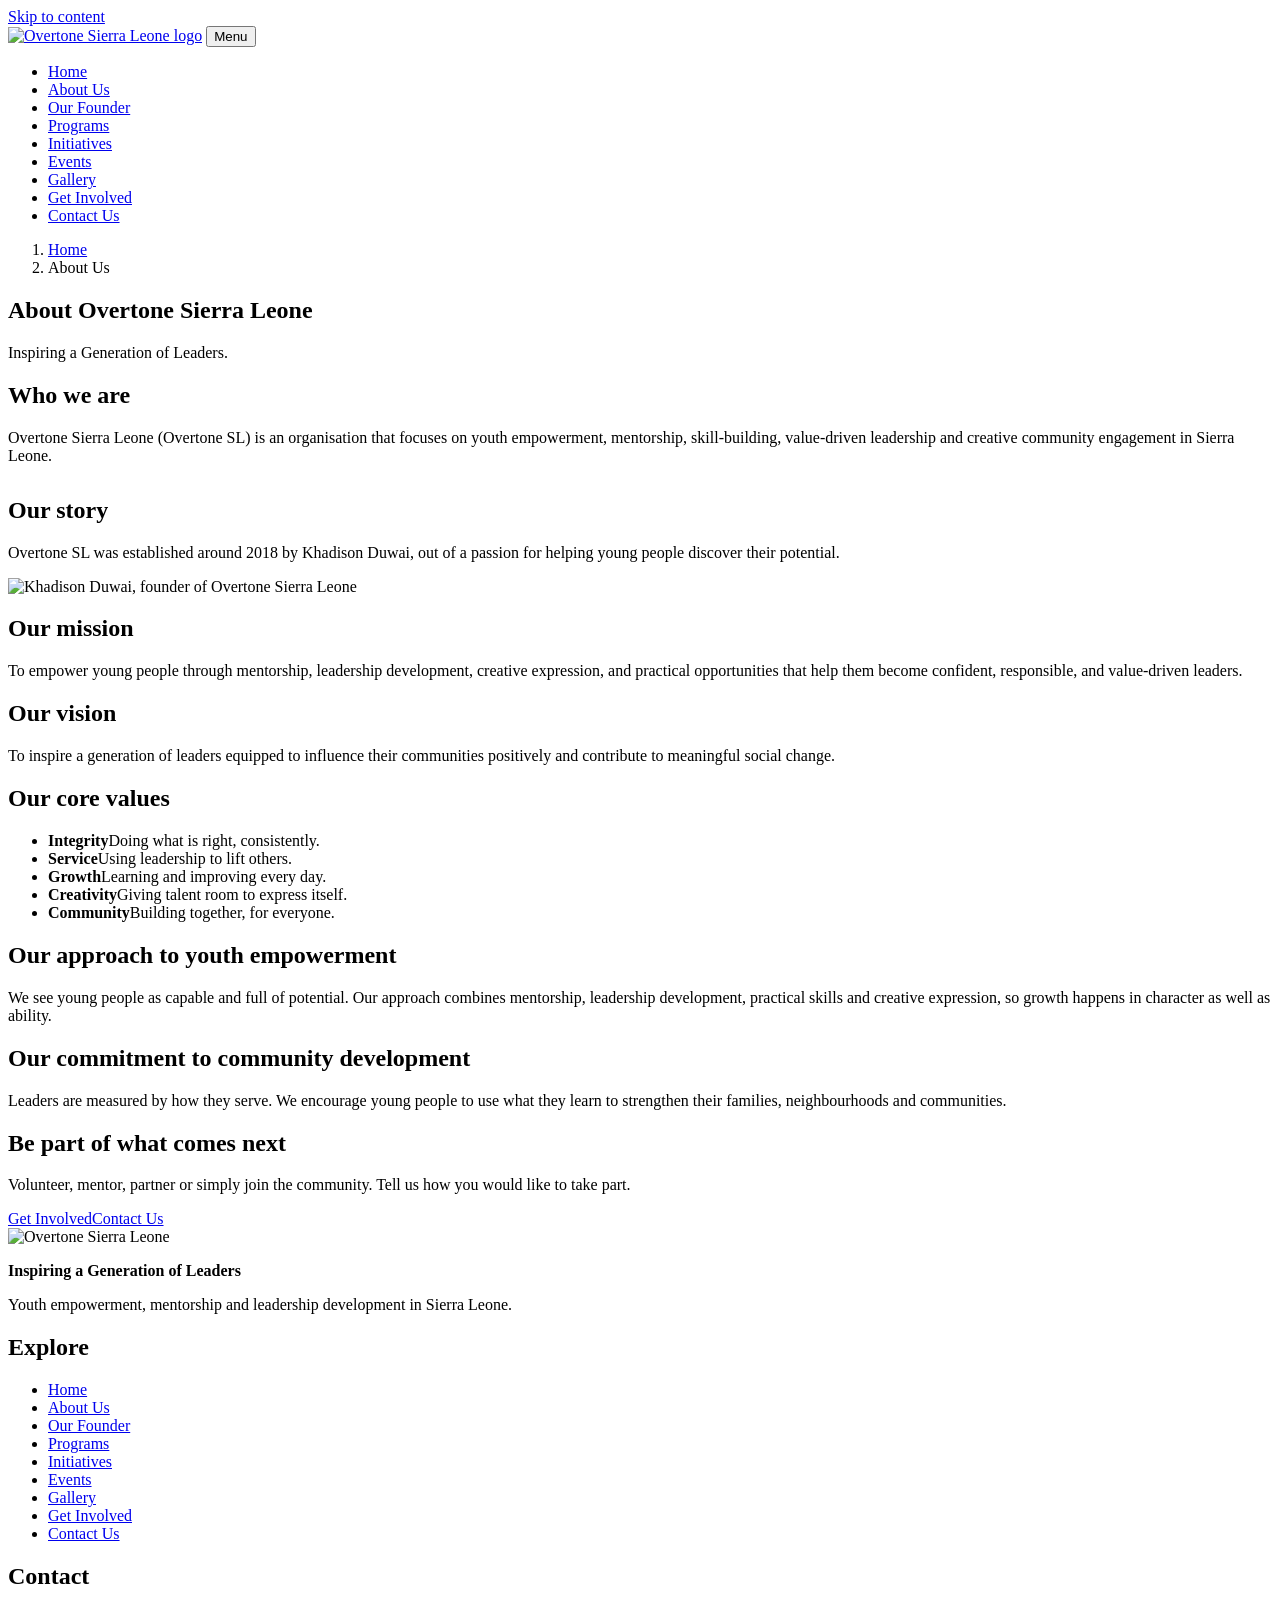
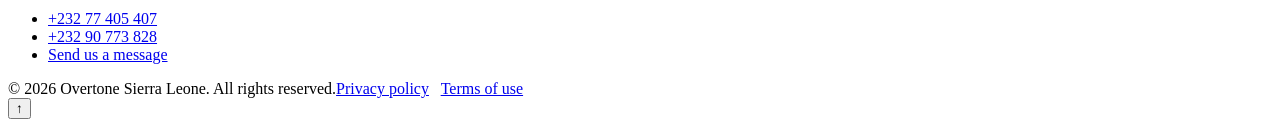
==== about.html @ a2ff3c3c "Add files via upload" ====
<!DOCTYPE html><html lang="en"><head><meta charset="utf-8"><meta name="viewport" content="width=device-width,initial-scale=1">
<title>About Overtone Sierra Leone | Mission, Vision and Values</title><meta name="description" content="Learn about Overtone Sierra Leone: our story, mission, vision, values and approach to youth empowerment and leadership development."><link rel="canonical" href="https://www.example.com/about.html">
<meta property="og:type" content="website"><meta property="og:site_name" content="Overtone Sierra Leone"><meta property="og:title" content="About Overtone Sierra Leone | Mission, Vision and Values"><meta property="og:description" content="Learn about Overtone Sierra Leone: our story, mission, vision, values and approach to youth empowerment and leadership development."><meta property="og:url" content="https://www.example.com/about.html"><meta property="og:image" content="https://www.example.com/assets/images/founder-khadison-duwai.jpg"><meta name="twitter:card" content="summary_large_image">
<link rel="icon" href="data:image/svg+xml,%3Csvg xmlns='http://www.w3.org/2000/svg' viewBox='0 0 32 32'%3E%3Ccircle cx='16' cy='16' r='11' fill='none' stroke='%231f5a14' stroke-width='6'/%3E%3C/svg%3E">
<link rel="preconnect" href="https://fonts.googleapis.com"><link rel="preconnect" href="https://fonts.gstatic.com" crossorigin>
<link rel="stylesheet" href="https://fonts.googleapis.com/css2?family=Bricolage+Grotesque:opsz,wght@12..96,600;12..96,800&family=Public+Sans:wght@400;600;700&display=swap">
<link rel="stylesheet" href="assets/css/style.css"><script type="application/ld+json">{"@context": "https://schema.org", "@type": "BreadcrumbList", "itemListElement": [{"@type": "ListItem", "position": 1, "name": "Home", "item": "https://www.example.com/"}, {"@type": "ListItem", "position": 2, "name": "About Us", "item": "https://www.example.com/about.html"}]}</script></head><body><a class="skip" href="#main">Skip to content</a><header class="site-header"><div class="wrap bar"><a class="brand" href="index.html" aria-label="Overtone Sierra Leone, home"><img src="assets/images/overtone-logo.png" alt="Overtone Sierra Leone logo" width="150" height="48"></a>
<button class="nav-toggle" aria-expanded="false" aria-controls="site-nav">Menu</button><nav class="nav" id="site-nav" aria-label="Main"><ul><li><a href="index.html">Home</a></li><li><a href="about.html" aria-current=page>About Us</a></li><li><a href="founder.html">Our Founder</a></li><li><a href="programs.html">Programs</a></li><li><a href="initiatives.html">Initiatives</a></li><li><a href="events.html">Events</a></li><li><a href="gallery.html">Gallery</a></li><li class=cta><a href="get-involved.html">Get Involved</a></li><li><a href="contact.html">Contact Us</a></li></ul></nav></div></header><main id="main"><section class="page-hero"><div class="wrap"><nav class="crumbs" aria-label="Breadcrumb"><ol><li><a href="index.html">Home</a></li><li aria-current="page">About Us</li></ol></nav><h1>About Overtone Sierra Leone</h1><p class="lead">Inspiring a Generation of Leaders.</p></div></section><section class="sec "><div class="wrap"><div class="split"><div><h2 id="who">Who we are</h2><p>Overtone Sierra Leone (Overtone SL) is an organisation that focuses on youth empowerment, mentorship, skill-building, value-driven leadership and creative community engagement in Sierra Leone.</p><h2 id="story" style="margin-top:2rem">Our story</h2><p>Overtone SL was established around 2018 by Khadison Duwai, out of a passion for helping young people discover their potential. <!-- CONFIRM: add verified milestones --></p></div><img class="photo" src="assets/images/founder-khadison-duwai.jpg" alt="Khadison Duwai, founder of Overtone Sierra Leone" width="800" height="1012"></div></div></section><section class="sec alt"><div class="wrap"><div class="grid"><div class="card" id="mission"><h2>Our mission</h2><p>To empower young people through mentorship, leadership development, creative expression, and practical opportunities that help them become confident, responsible, and value-driven leaders.</p></div><div class="card" id="vision"><h2>Our vision</h2><p>To inspire a generation of leaders equipped to influence their communities positively and contribute to meaningful social change.</p></div></div><!-- CONFIRM: mission and vision are proposed copy awaiting approval --></div></section><section class="sec "><div class="wrap"><h2>Our core values</h2><ul class="values"><li><strong>Integrity</strong>Doing what is right, consistently.</li><li><strong>Service</strong>Using leadership to lift others.</li><li><strong>Growth</strong>Learning and improving every day.</li><li><strong>Creativity</strong>Giving talent room to express itself.</li><li><strong>Community</strong>Building together, for everyone.</li></ul><!-- CONFIRM: values are proposed copy --></div></section><section class="sec alt"><div class="wrap"><div class="split"><div><h2 id="approach">Our approach to youth empowerment</h2><p>We see young people as capable and full of potential. Our approach combines mentorship, leadership development, practical skills and creative expression, so growth happens in character as well as ability.</p></div><div><h2 id="community">Our commitment to community development</h2><p>Leaders are measured by how they serve. We encourage young people to use what they learn to strengthen their families, neighbourhoods and communities.</p></div></div></div></section><section class="sec dark"><div class="wrap"><h2>Be part of what comes next</h2><p>Volunteer, mentor, partner or simply join the community. Tell us how you would like to take part.</p><div class="row"><a class="btn" href="get-involved.html">Get Involved</a><a class="btn ghost" href="contact.html">Contact Us</a></div></div></section></main><footer class="site-footer"><div class="wrap"><div class="fgrid"><div><img src="assets/images/overtone-logo.png" alt="Overtone Sierra Leone" width="150" height="48" loading="lazy"><p style="margin-top:1rem"><strong>Inspiring a Generation of Leaders</strong></p><p class="quiet">Youth empowerment, mentorship and leadership development in Sierra Leone.</p></div>
<div><h2>Explore</h2><ul><li><a href="index.html">Home</a></li><li><a href="about.html">About Us</a></li><li><a href="founder.html">Our Founder</a></li><li><a href="programs.html">Programs</a></li><li><a href="initiatives.html">Initiatives</a></li><li><a href="events.html">Events</a></li><li><a href="gallery.html">Gallery</a></li><li><a href="get-involved.html">Get Involved</a></li><li><a href="contact.html">Contact Us</a></li></ul></div><div><h2>Contact</h2><ul><li><a href="tel:+23277405407">+232 77 405 407</a></li><li><a href="tel:+23290773828">+232 90 773 828</a></li><li><a href="contact.html">Send us a message</a></li></ul><!-- TODO: add verified email, address and official social links here once confirmed --></div></div>
<div class="legal"><span>&copy; <span data-year>2026</span> Overtone Sierra Leone. All rights reserved.</span><span><a href="privacy.html">Privacy policy</a> &nbsp; <a href="terms.html">Terms of use</a></span></div></div></footer>
<button class="totop" aria-label="Back to top">&#8593;</button><script src="assets/js/main.js" defer></script></body></html>
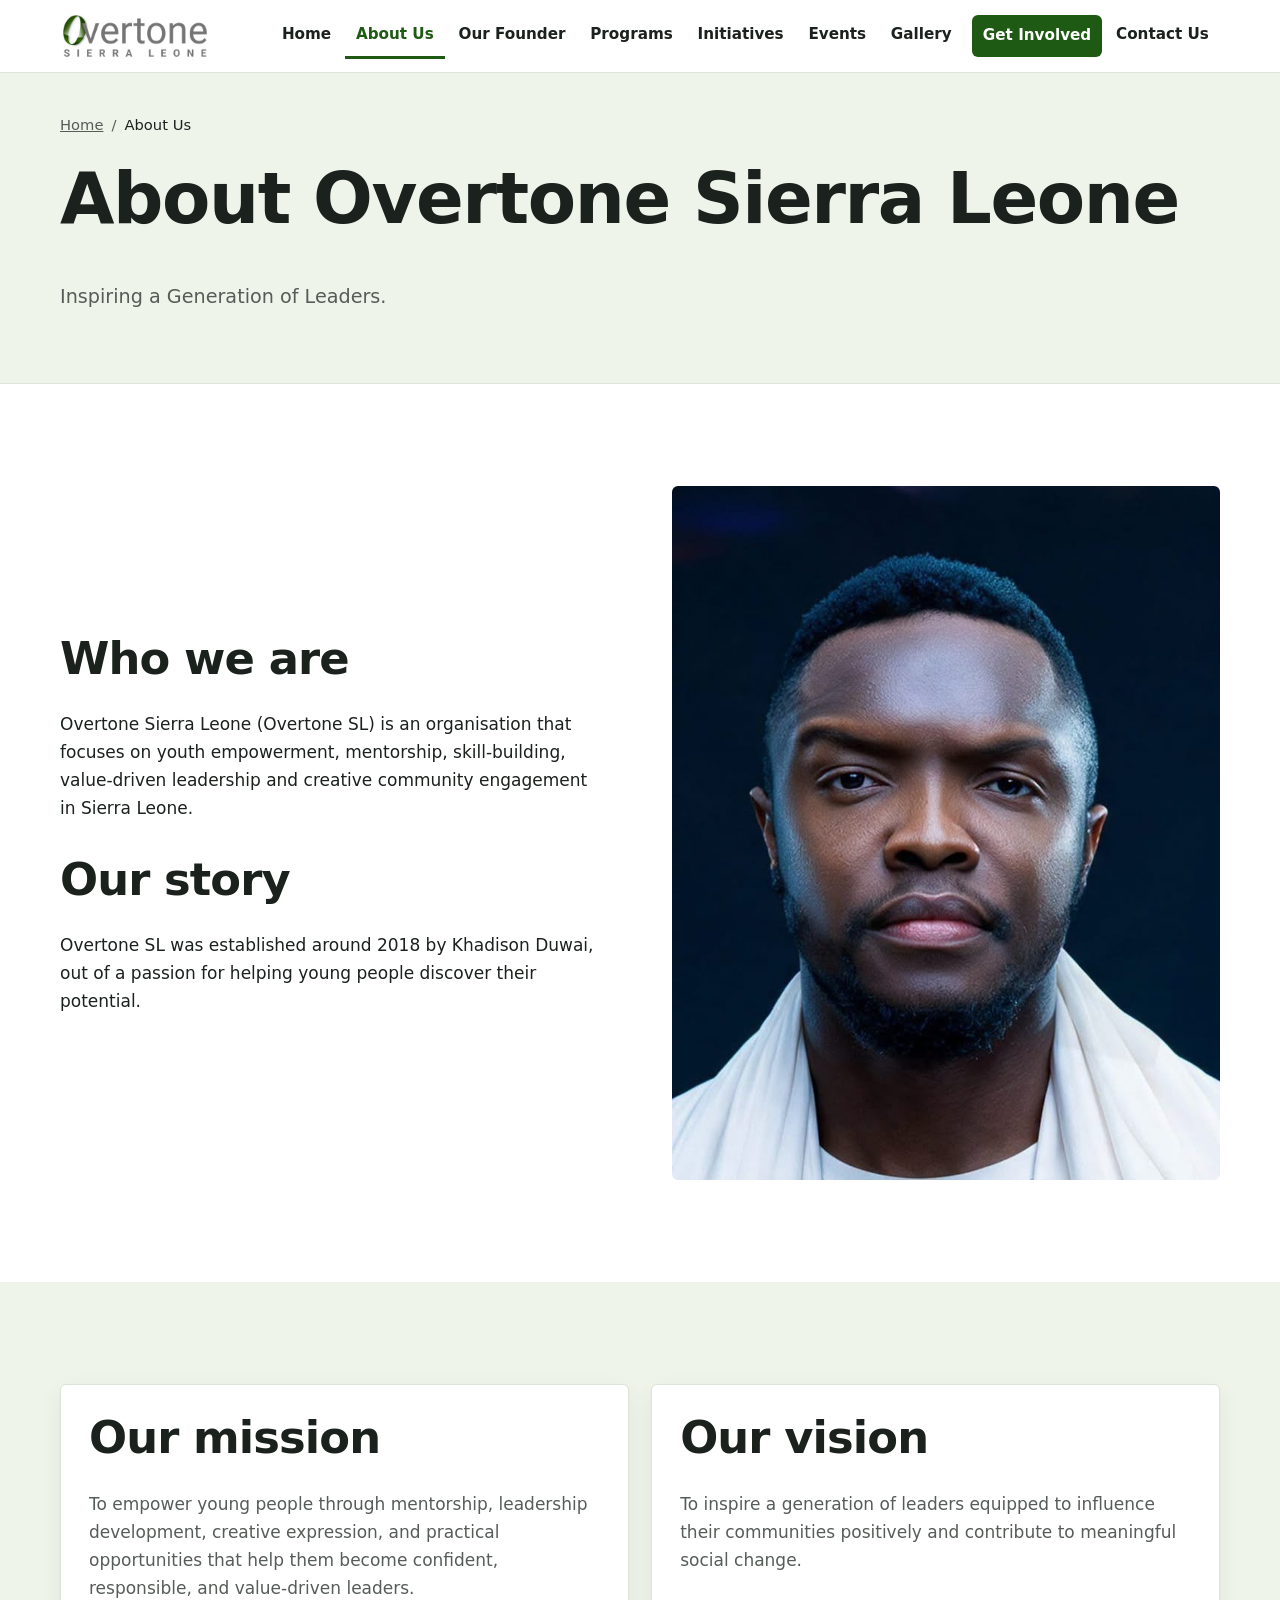
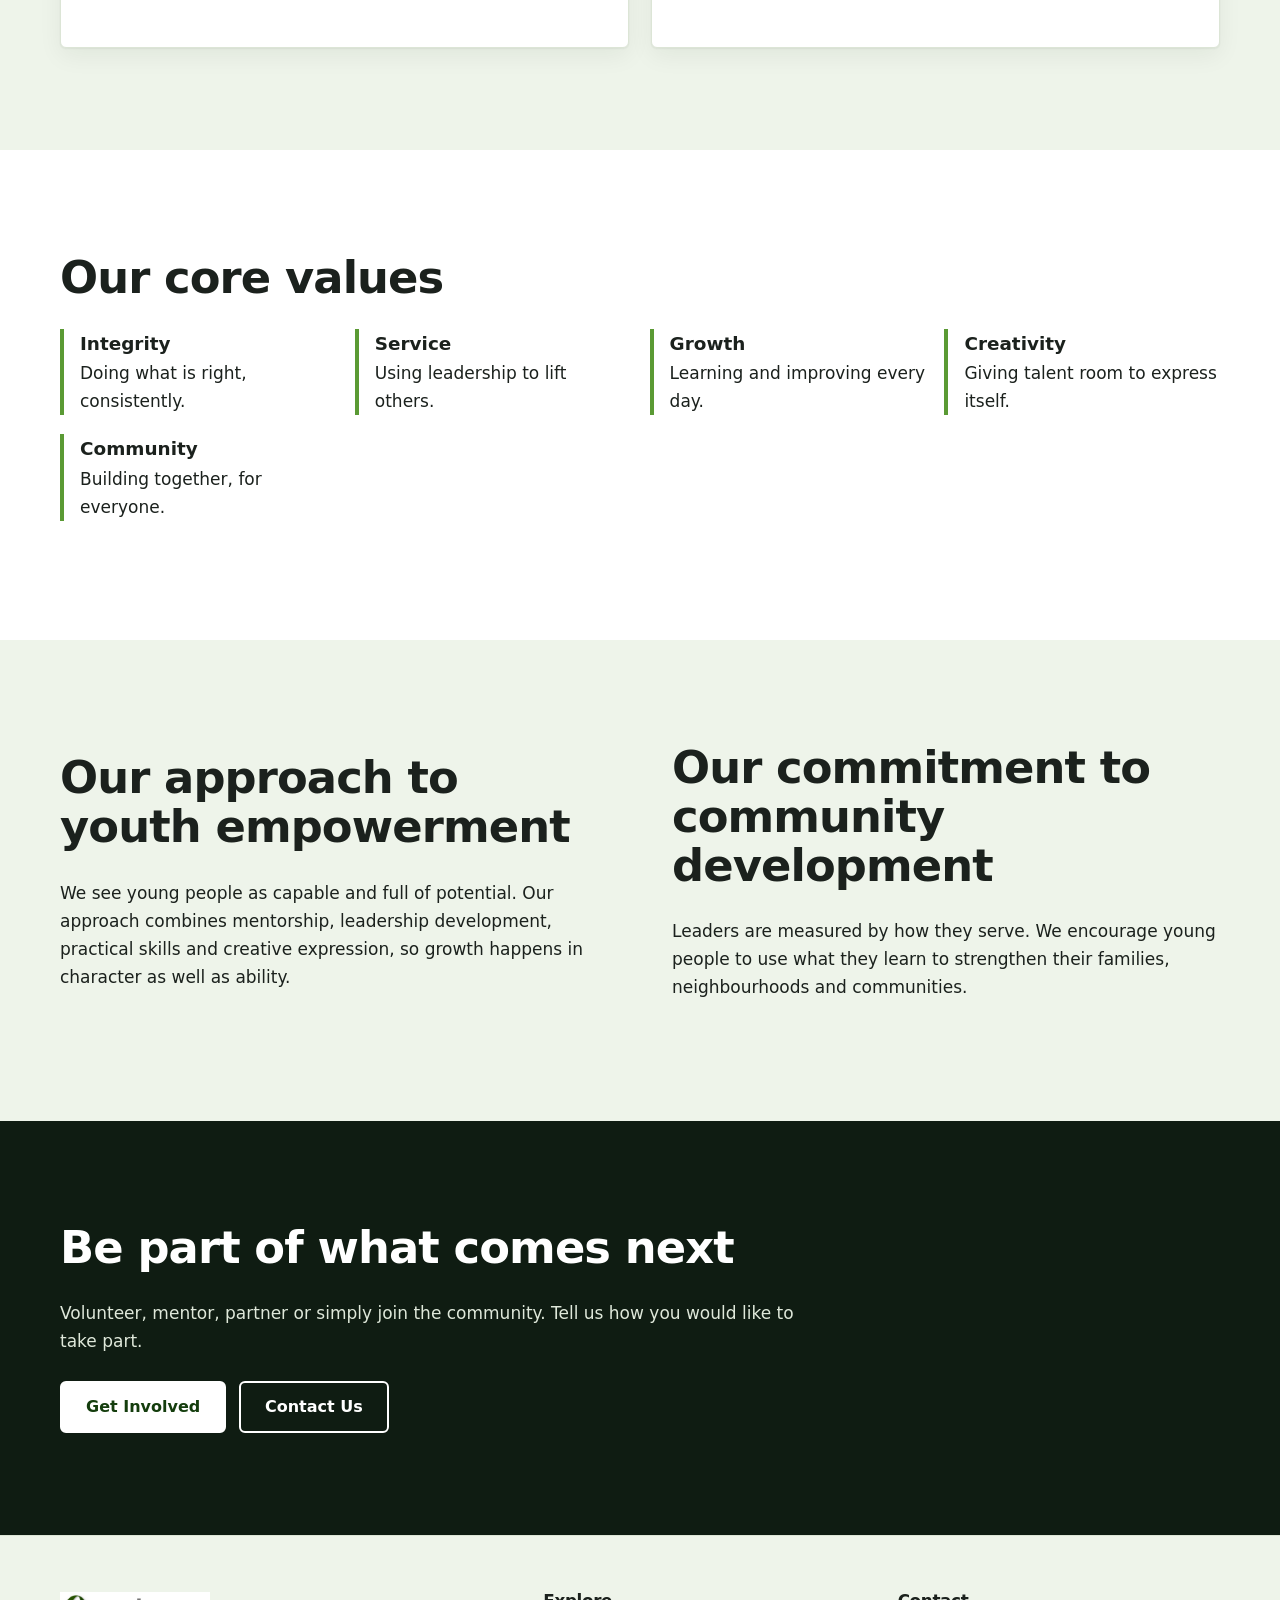
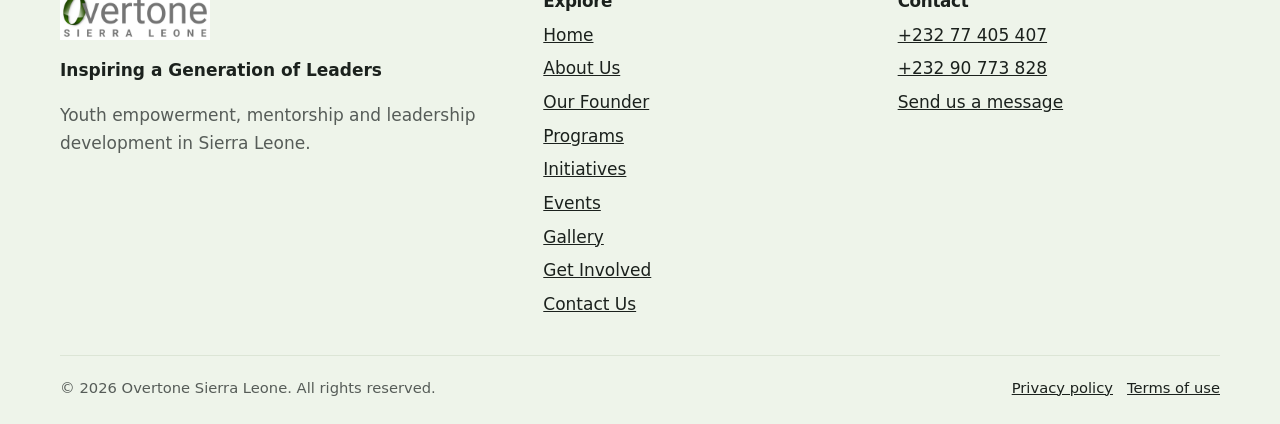
==== commit 8d85eb98: "Add files via upload" ====
--- a/about.html
+++ b/about.html
@@ -1,11 +1,11 @@
 <!DOCTYPE html><html lang="en"><head><meta charset="utf-8"><meta name="viewport" content="width=device-width,initial-scale=1">
 <title>About Overtone Sierra Leone | Mission, Vision and Values</title><meta name="description" content="Learn about Overtone Sierra Leone: our story, mission, vision, values and approach to youth empowerment and leadership development."><link rel="canonical" href="https://www.example.com/about.html">
-<meta property="og:type" content="website"><meta property="og:site_name" content="Overtone Sierra Leone"><meta property="og:title" content="About Overtone Sierra Leone | Mission, Vision and Values"><meta property="og:description" content="Learn about Overtone Sierra Leone: our story, mission, vision, values and approach to youth empowerment and leadership development."><meta property="og:url" content="https://www.example.com/about.html"><meta property="og:image" content="https://www.example.com/assets/images/founder-khadison-duwai.jpg"><meta name="twitter:card" content="summary_large_image">
+<meta property="og:type" content="website"><meta property="og:site_name" content="Overtone Sierra Leone"><meta property="og:title" content="About Overtone Sierra Leone | Mission, Vision and Values"><meta property="og:description" content="Learn about Overtone Sierra Leone: our story, mission, vision, values and approach to youth empowerment and leadership development."><meta property="og:url" content="https://www.example.com/about.html"><meta property="og:image" content="https://www.example.com/founder-khadison-duwai.jpg"><meta name="twitter:card" content="summary_large_image">
 <link rel="icon" href="data:image/svg+xml,%3Csvg xmlns='http://www.w3.org/2000/svg' viewBox='0 0 32 32'%3E%3Ccircle cx='16' cy='16' r='11' fill='none' stroke='%231f5a14' stroke-width='6'/%3E%3C/svg%3E">
 <link rel="preconnect" href="https://fonts.googleapis.com"><link rel="preconnect" href="https://fonts.gstatic.com" crossorigin>
 <link rel="stylesheet" href="https://fonts.googleapis.com/css2?family=Bricolage+Grotesque:opsz,wght@12..96,600;12..96,800&family=Public+Sans:wght@400;600;700&display=swap">
-<link rel="stylesheet" href="assets/css/style.css"><script type="application/ld+json">{"@context": "https://schema.org", "@type": "BreadcrumbList", "itemListElement": [{"@type": "ListItem", "position": 1, "name": "Home", "item": "https://www.example.com/"}, {"@type": "ListItem", "position": 2, "name": "About Us", "item": "https://www.example.com/about.html"}]}</script></head><body><a class="skip" href="#main">Skip to content</a><header class="site-header"><div class="wrap bar"><a class="brand" href="index.html" aria-label="Overtone Sierra Leone, home"><img src="assets/images/overtone-logo.png" alt="Overtone Sierra Leone logo" width="150" height="48"></a>
-<button class="nav-toggle" aria-expanded="false" aria-controls="site-nav">Menu</button><nav class="nav" id="site-nav" aria-label="Main"><ul><li><a href="index.html">Home</a></li><li><a href="about.html" aria-current=page>About Us</a></li><li><a href="founder.html">Our Founder</a></li><li><a href="programs.html">Programs</a></li><li><a href="initiatives.html">Initiatives</a></li><li><a href="events.html">Events</a></li><li><a href="gallery.html">Gallery</a></li><li class=cta><a href="get-involved.html">Get Involved</a></li><li><a href="contact.html">Contact Us</a></li></ul></nav></div></header><main id="main"><section class="page-hero"><div class="wrap"><nav class="crumbs" aria-label="Breadcrumb"><ol><li><a href="index.html">Home</a></li><li aria-current="page">About Us</li></ol></nav><h1>About Overtone Sierra Leone</h1><p class="lead">Inspiring a Generation of Leaders.</p></div></section><section class="sec "><div class="wrap"><div class="split"><div><h2 id="who">Who we are</h2><p>Overtone Sierra Leone (Overtone SL) is an organisation that focuses on youth empowerment, mentorship, skill-building, value-driven leadership and creative community engagement in Sierra Leone.</p><h2 id="story" style="margin-top:2rem">Our story</h2><p>Overtone SL was established around 2018 by Khadison Duwai, out of a passion for helping young people discover their potential. <!-- CONFIRM: add verified milestones --></p></div><img class="photo" src="assets/images/founder-khadison-duwai.jpg" alt="Khadison Duwai, founder of Overtone Sierra Leone" width="800" height="1012"></div></div></section><section class="sec alt"><div class="wrap"><div class="grid"><div class="card" id="mission"><h2>Our mission</h2><p>To empower young people through mentorship, leadership development, creative expression, and practical opportunities that help them become confident, responsible, and value-driven leaders.</p></div><div class="card" id="vision"><h2>Our vision</h2><p>To inspire a generation of leaders equipped to influence their communities positively and contribute to meaningful social change.</p></div></div><!-- CONFIRM: mission and vision are proposed copy awaiting approval --></div></section><section class="sec "><div class="wrap"><h2>Our core values</h2><ul class="values"><li><strong>Integrity</strong>Doing what is right, consistently.</li><li><strong>Service</strong>Using leadership to lift others.</li><li><strong>Growth</strong>Learning and improving every day.</li><li><strong>Creativity</strong>Giving talent room to express itself.</li><li><strong>Community</strong>Building together, for everyone.</li></ul><!-- CONFIRM: values are proposed copy --></div></section><section class="sec alt"><div class="wrap"><div class="split"><div><h2 id="approach">Our approach to youth empowerment</h2><p>We see young people as capable and full of potential. Our approach combines mentorship, leadership development, practical skills and creative expression, so growth happens in character as well as ability.</p></div><div><h2 id="community">Our commitment to community development</h2><p>Leaders are measured by how they serve. We encourage young people to use what they learn to strengthen their families, neighbourhoods and communities.</p></div></div></div></section><section class="sec dark"><div class="wrap"><h2>Be part of what comes next</h2><p>Volunteer, mentor, partner or simply join the community. Tell us how you would like to take part.</p><div class="row"><a class="btn" href="get-involved.html">Get Involved</a><a class="btn ghost" href="contact.html">Contact Us</a></div></div></section></main><footer class="site-footer"><div class="wrap"><div class="fgrid"><div><img src="assets/images/overtone-logo.png" alt="Overtone Sierra Leone" width="150" height="48" loading="lazy"><p style="margin-top:1rem"><strong>Inspiring a Generation of Leaders</strong></p><p class="quiet">Youth empowerment, mentorship and leadership development in Sierra Leone.</p></div>
+<link rel="stylesheet" href="style.css"><script type="application/ld+json">{"@context": "https://schema.org", "@type": "BreadcrumbList", "itemListElement": [{"@type": "ListItem", "position": 1, "name": "Home", "item": "https://www.example.com/"}, {"@type": "ListItem", "position": 2, "name": "About Us", "item": "https://www.example.com/about.html"}]}</script></head><body><a class="skip" href="#main">Skip to content</a><header class="site-header"><div class="wrap bar"><a class="brand" href="index.html" aria-label="Overtone Sierra Leone, home"><img src="overtone-logo.png" alt="Overtone Sierra Leone logo" width="150" height="48"></a>
+<button class="nav-toggle" aria-expanded="false" aria-controls="site-nav">Menu</button><nav class="nav" id="site-nav" aria-label="Main"><ul><li><a href="index.html">Home</a></li><li><a href="about.html" aria-current=page>About Us</a></li><li><a href="founder.html">Our Founder</a></li><li><a href="programs.html">Programs</a></li><li><a href="initiatives.html">Initiatives</a></li><li><a href="events.html">Events</a></li><li><a href="gallery.html">Gallery</a></li><li class=cta><a href="get-involved.html">Get Involved</a></li><li><a href="contact.html">Contact Us</a></li></ul></nav></div></header><main id="main"><section class="page-hero"><div class="wrap"><nav class="crumbs" aria-label="Breadcrumb"><ol><li><a href="index.html">Home</a></li><li aria-current="page">About Us</li></ol></nav><h1>About Overtone Sierra Leone</h1><p class="lead">Inspiring a Generation of Leaders.</p></div></section><section class="sec "><div class="wrap"><div class="split"><div><h2 id="who">Who we are</h2><p>Overtone Sierra Leone (Overtone SL) is an organisation that focuses on youth empowerment, mentorship, skill-building, value-driven leadership and creative community engagement in Sierra Leone.</p><h2 id="story" style="margin-top:2rem">Our story</h2><p>Overtone SL was established around 2018 by Khadison Duwai, out of a passion for helping young people discover their potential. <!-- CONFIRM: add verified milestones --></p></div><img class="photo" src="founder-khadison-duwai.jpg" alt="Khadison Duwai, founder of Overtone Sierra Leone" width="800" height="1012"></div></div></section><section class="sec alt"><div class="wrap"><div class="grid"><div class="card" id="mission"><h2>Our mission</h2><p>To empower young people through mentorship, leadership development, creative expression, and practical opportunities that help them become confident, responsible, and value-driven leaders.</p></div><div class="card" id="vision"><h2>Our vision</h2><p>To inspire a generation of leaders equipped to influence their communities positively and contribute to meaningful social change.</p></div></div><!-- CONFIRM: mission and vision are proposed copy awaiting approval --></div></section><section class="sec "><div class="wrap"><h2>Our core values</h2><ul class="values"><li><strong>Integrity</strong>Doing what is right, consistently.</li><li><strong>Service</strong>Using leadership to lift others.</li><li><strong>Growth</strong>Learning and improving every day.</li><li><strong>Creativity</strong>Giving talent room to express itself.</li><li><strong>Community</strong>Building together, for everyone.</li></ul><!-- CONFIRM: values are proposed copy --></div></section><section class="sec alt"><div class="wrap"><div class="split"><div><h2 id="approach">Our approach to youth empowerment</h2><p>We see young people as capable and full of potential. Our approach combines mentorship, leadership development, practical skills and creative expression, so growth happens in character as well as ability.</p></div><div><h2 id="community">Our commitment to community development</h2><p>Leaders are measured by how they serve. We encourage young people to use what they learn to strengthen their families, neighbourhoods and communities.</p></div></div></div></section><section class="sec dark"><div class="wrap"><h2>Be part of what comes next</h2><p>Volunteer, mentor, partner or simply join the community. Tell us how you would like to take part.</p><div class="row"><a class="btn" href="get-involved.html">Get Involved</a><a class="btn ghost" href="contact.html">Contact Us</a></div></div></section></main><footer class="site-footer"><div class="wrap"><div class="fgrid"><div><img src="overtone-logo.png" alt="Overtone Sierra Leone" width="150" height="48" loading="lazy"><p style="margin-top:1rem"><strong>Inspiring a Generation of Leaders</strong></p><p class="quiet">Youth empowerment, mentorship and leadership development in Sierra Leone.</p></div>
 <div><h2>Explore</h2><ul><li><a href="index.html">Home</a></li><li><a href="about.html">About Us</a></li><li><a href="founder.html">Our Founder</a></li><li><a href="programs.html">Programs</a></li><li><a href="initiatives.html">Initiatives</a></li><li><a href="events.html">Events</a></li><li><a href="gallery.html">Gallery</a></li><li><a href="get-involved.html">Get Involved</a></li><li><a href="contact.html">Contact Us</a></li></ul></div><div><h2>Contact</h2><ul><li><a href="tel:+23277405407">+232 77 405 407</a></li><li><a href="tel:+23290773828">+232 90 773 828</a></li><li><a href="contact.html">Send us a message</a></li></ul><!-- TODO: add verified email, address and official social links here once confirmed --></div></div>
 <div class="legal"><span>&copy; <span data-year>2026</span> Overtone Sierra Leone. All rights reserved.</span><span><a href="privacy.html">Privacy policy</a> &nbsp; <a href="terms.html">Terms of use</a></span></div></div></footer>
-<button class="totop" aria-label="Back to top">&#8593;</button><script src="assets/js/main.js" defer></script></body></html>+<button class="totop" aria-label="Back to top">&#8593;</button><script src="main.js" defer></script></body></html>
--- a/style.css
+++ b/style.css
@@ -0,0 +1,79 @@
+/* Overtone Sierra Leone — design system. Tokens first; edit colours/fonts here. */
+:root{--forest:#1f5a14;--forest-d:#143d0d;--leaf:#5a9a34;--soft:#cfe4c0;--mist:#eef4ea;--night:#0f1c12;--ink:#1b211d;--grey:#565c58;--line:#dce5d6;--white:#fff;
+--hd:'Bricolage Grotesque','Segoe UI',system-ui,sans-serif;--bd:'Public Sans','Segoe UI',system-ui,sans-serif;--r:6px;--sh:0 1px 2px rgba(20,40,20,.06),0 8px 24px rgba(20,40,20,.06)}
+*,*::before,*::after{box-sizing:border-box}html{scroll-behavior:smooth;scroll-padding-top:5.5rem}
+body{margin:0;font:400 1.0625rem/1.65 var(--bd);color:var(--ink);background:var(--white);-webkit-font-smoothing:antialiased;overflow-x:hidden}
+img{max-width:100%;height:auto;display:block}a{color:var(--forest)}
+h1,h2,h3{font-family:var(--hd);line-height:1.1;margin:0 0 .6em;letter-spacing:-.02em;font-weight:800}
+h1{font-size:clamp(2.4rem,6vw,4.4rem)}h2{font-size:clamp(1.8rem,4vw,2.8rem)}h3{font-size:1.3rem;letter-spacing:-.01em}
+p{margin:0 0 1em;max-width:68ch}.lead{font-size:1.2rem;color:var(--grey)}
+:focus-visible{outline:3px solid var(--forest);outline-offset:3px;border-radius:2px}
+.dark :focus-visible,.hero :focus-visible{outline-color:#fff}
+.wrap{width:min(1160px,100% - 2.5rem);margin-inline:auto}.sec{padding:clamp(3.5rem,8vw,6.5rem) 0}.alt{background:var(--mist)}
+.skip{position:absolute;left:-999px;top:0;background:var(--forest);color:#fff;padding:.75rem 1rem;z-index:100}.skip:focus{left:0}
+/* header */
+.site-header{position:sticky;top:0;z-index:50;background:#fff;border-bottom:1px solid var(--line);transition:box-shadow .2s}
+.site-header.stuck{box-shadow:0 4px 18px rgba(20,40,20,.1)}
+.bar{display:flex;align-items:center;justify-content:space-between;min-height:4.5rem;gap:1rem}
+.brand img{width:150px;height:auto}
+.nav-toggle{display:none;background:none;border:1px solid var(--line);border-radius:var(--r);padding:.6rem .8rem;font:600 .95rem var(--bd);color:var(--ink);cursor:pointer}
+.nav ul{list-style:none;margin:0;padding:0;display:flex;gap:.15rem;align-items:center}
+.nav a{display:block;padding:.55rem .7rem;text-decoration:none;color:var(--ink);font-weight:600;font-size:.95rem;border-bottom:3px solid transparent}
+.nav a:hover{color:var(--forest)}.nav a[aria-current=page]{border-bottom-color:var(--forest);color:var(--forest)}
+.nav .cta a{background:var(--forest);color:#fff;border-radius:var(--r);border:0;margin-left:.4rem}.nav .cta a:hover{background:var(--forest-d);color:#fff}
+@media(max-width:1100px){.nav-toggle{display:block}.nav{display:none;position:absolute;left:0;right:0;top:100%;background:#fff;border-bottom:1px solid var(--line);box-shadow:0 14px 24px rgba(20,40,20,.1);max-height:calc(100vh - 4.5rem);overflow:auto}
+.nav.open{display:block}.nav ul{flex-direction:column;align-items:stretch;padding:.75rem 1.25rem 1.25rem}.nav a{padding:.9rem .25rem;border-bottom:1px solid var(--line)}.nav .cta a{margin:.8rem 0 0;text-align:center;padding:.9rem}}
+/* buttons */
+.btn{display:inline-block;padding:.9rem 1.5rem;border-radius:var(--r);background:var(--forest);color:#fff;font:700 1rem var(--bd);text-decoration:none;border:2px solid var(--forest);cursor:pointer;transition:background .2s,color .2s}
+.btn:hover{background:var(--forest-d);border-color:var(--forest-d)}.btn.ghost{background:transparent;color:var(--forest)}.btn.ghost:hover{background:var(--forest);color:#fff}
+.dark .btn.ghost,.hero .btn.ghost{color:#fff;border-color:#fff}.dark .btn.ghost:hover,.hero .btn.ghost:hover{background:#fff;color:var(--forest-d)}
+.hero .btn:not(.ghost),.dark .btn:not(.ghost){background:#fff;color:var(--forest-d);border-color:#fff}.hero .btn:not(.ghost):hover,.dark .btn:not(.ghost):hover{background:var(--soft);border-color:var(--soft)}
+.row{display:flex;flex-wrap:wrap;gap:.8rem;margin-top:1.6rem}
+/* hero: the "O" ring from the logo is the one memorable device */
+.hero{background:var(--night);color:#fff;overflow:hidden}.hero .wrap{display:grid;grid-template-columns:1.1fr .9fr;gap:3rem;align-items:center;padding:clamp(3rem,7vw,5.5rem) 0}
+.hero .tag{color:var(--soft);font-weight:600;margin-bottom:1.2rem}.hero p{color:#dfe8da}.hero h1{animation:rise .8s both}
+.portrait{position:relative;max-width:440px;justify-self:center;width:100%}
+.portrait::before{content:"";position:absolute;width:88%;aspect-ratio:1;border-radius:50%;border:clamp(16px,3vw,28px) solid var(--leaf);left:-14%;bottom:-10%}
+.portrait img{position:relative;border-radius:var(--r);aspect-ratio:4/5;object-fit:cover;width:100%}
+.portrait figcaption{position:relative;margin-top:1rem;font-size:.95rem;color:#dfe8da}
+@keyframes rise{from{opacity:0;transform:translateY(14px)}to{opacity:1;transform:none}}
+@media(max-width:860px){.hero .wrap{grid-template-columns:1fr}.portrait{max-width:360px;margin-bottom:2rem}}
+/* page hero + breadcrumb */
+.page-hero{background:var(--mist);padding:2.5rem 0 3.2rem;border-bottom:1px solid var(--line)}.crumbs ol{list-style:none;display:flex;flex-wrap:wrap;gap:.5rem;padding:0;margin:0 0 1.5rem;font-size:.92rem}
+.crumbs li+li::before{content:"/";margin-right:.5rem;color:var(--grey)}.crumbs a{color:var(--grey)}
+/* grids + cards */
+.grid{display:grid;gap:1.4rem;grid-template-columns:repeat(auto-fit,minmax(270px,1fr))}.split{display:grid;grid-template-columns:1fr 1fr;gap:clamp(2rem,5vw,4.5rem);align-items:center}
+@media(max-width:860px){.split{grid-template-columns:1fr}}
+.card{background:#fff;border:1px solid var(--line);border-radius:var(--r);padding:1.75rem;box-shadow:var(--sh);transition:border-color .2s,transform .2s}
+.card:hover{border-color:var(--leaf)}.card .ico{width:2.8rem;height:2.8rem;color:var(--forest);margin-bottom:1rem}.card p{color:var(--grey)}
+.card a.more{font-weight:700}.badge{display:inline-block;font-size:.85rem;font-weight:600;background:var(--mist);color:var(--forest-d);padding:.2rem .65rem;border-radius:99px;margin-bottom:.9rem}
+.card.todo{border-style:dashed;box-shadow:none;background:#fafcf8}details{margin-top:.6rem;border-top:1px solid var(--line);padding-top:.7rem}summary{cursor:pointer;font-weight:700;color:var(--forest)}
+.values{display:grid;gap:1.2rem;grid-template-columns:repeat(auto-fit,minmax(220px,1fr));list-style:none;padding:0}.values li{border-left:4px solid var(--leaf);padding-left:1rem}.values strong{display:block;font-family:var(--hd);font-size:1.15rem}
+.quiet{color:var(--grey)}.dark{background:var(--night);color:#fff}.dark p{color:#dfe8da}.dark h2{color:#fff}
+.photo{border-radius:var(--r);width:100%}.statement{font:800 clamp(1.4rem,3vw,2rem)/1.25 var(--hd);border-left:6px solid var(--leaf);padding-left:1.2rem;max-width:30ch}
+/* events */
+.event{display:grid;grid-template-columns:minmax(0,320px) 1fr;gap:2rem;background:#fff;border:1px solid var(--line);border-radius:var(--r);box-shadow:var(--sh);overflow:hidden}
+.event .body{padding:1.8rem 1.8rem 1.8rem 0}.event dl{display:grid;grid-template-columns:auto 1fr;gap:.3rem 1rem;margin:1rem 0}.event dt{font-weight:700}.event dd{margin:0}
+@media(max-width:760px){.event{grid-template-columns:1fr}.event .body{padding:0 1.5rem 1.5rem}}
+.empty{border:2px dashed var(--soft);border-radius:var(--r);padding:2rem;text-align:center;background:#fafcf8}.empty p{margin-inline:auto}
+/* gallery */
+.filters{display:flex;flex-wrap:wrap;gap:.6rem;margin-bottom:1.8rem}.filters button{font:600 .95rem var(--bd);padding:.55rem 1.1rem;border:1px solid var(--line);background:#fff;border-radius:99px;cursor:pointer}
+.filters button[aria-pressed=true]{background:var(--forest);color:#fff;border-color:var(--forest)}
+.gallery{display:grid;gap:1.2rem;grid-template-columns:repeat(auto-fill,minmax(240px,1fr))}.g-item{margin:0}.g-item button{border:0;padding:0;background:none;cursor:zoom-in;display:block;width:100%;border-radius:var(--r);overflow:hidden}
+.g-item img{aspect-ratio:3/4;object-fit:cover;width:100%;transition:transform .4s}.g-item button:hover img{transform:scale(1.03)}.g-item figcaption{font-size:.95rem;color:var(--grey);margin-top:.5rem}
+dialog.lb{border:0;padding:0;background:transparent;max-width:min(94vw,820px);width:100%;color:#fff}dialog.lb::backdrop{background:rgba(8,16,10,.88)}
+.lb img{max-height:78vh;width:auto;margin:auto;border-radius:var(--r)}.lb p{text-align:center;margin:1rem auto}.lb .ctl{display:flex;justify-content:center;gap:.6rem}.lb button{font:600 1rem var(--bd);padding:.6rem 1.1rem;border-radius:var(--r);border:1px solid #fff;background:transparent;color:#fff;cursor:pointer}.lb button:hover{background:#fff;color:var(--ink)}
+/* forms */
+form{display:grid;gap:1.1rem;max-width:640px}label{font-weight:700;display:block;margin-bottom:.3rem}.opt{font-weight:400;color:var(--grey)}
+input,select,textarea{width:100%;font:inherit;padding:.8rem .9rem;border:1.5px solid #8b958a;border-radius:var(--r);background:#fff;color:var(--ink)}textarea{min-height:140px;resize:vertical}
+input[aria-invalid=true],select[aria-invalid=true],textarea[aria-invalid=true]{border-color:#b3261e}.err{color:#b3261e;font-weight:600;font-size:.95rem;margin-top:.3rem;min-height:0}
+.status{border-radius:var(--r);padding:1rem 1.2rem;font-weight:600}.status:empty{display:none}.status.ok{background:#e4f3dc;color:#14400c}.status.bad{background:#fbe9e7;color:#7a1710}.status.info{background:#fff4d6;color:#5b4300}
+.hp{position:absolute;left:-9999px}
+/* footer */
+.site-footer{background:var(--mist);border-top:1px solid var(--line);padding:3.5rem 0 1.5rem}.fgrid{display:grid;gap:2rem;grid-template-columns:1.4fr 1fr 1fr}.site-footer h2{font-size:1.05rem}.site-footer ul{list-style:none;padding:0;margin:0}.site-footer li{margin:.35rem 0}.site-footer a{color:var(--ink)}
+.legal{border-top:1px solid var(--line);margin-top:2rem;padding-top:1.2rem;font-size:.92rem;color:var(--grey);display:flex;flex-wrap:wrap;gap:.5rem 1.5rem;justify-content:space-between}
+@media(max-width:760px){.fgrid{grid-template-columns:1fr}}
+.totop{position:fixed;right:1.2rem;bottom:1.2rem;width:3rem;height:3rem;border-radius:50%;border:0;background:var(--forest);color:#fff;font-size:1.3rem;cursor:pointer;opacity:0;pointer-events:none;transition:opacity .2s;box-shadow:var(--sh)}.totop.show{opacity:1;pointer-events:auto}
+@media(prefers-reduced-motion:reduce){*{animation:none!important;transition:none!important;scroll-behavior:auto!important}}
+
+.sr{position:absolute;width:1px;height:1px;overflow:hidden;clip:rect(0 0 0 0);white-space:nowrap}
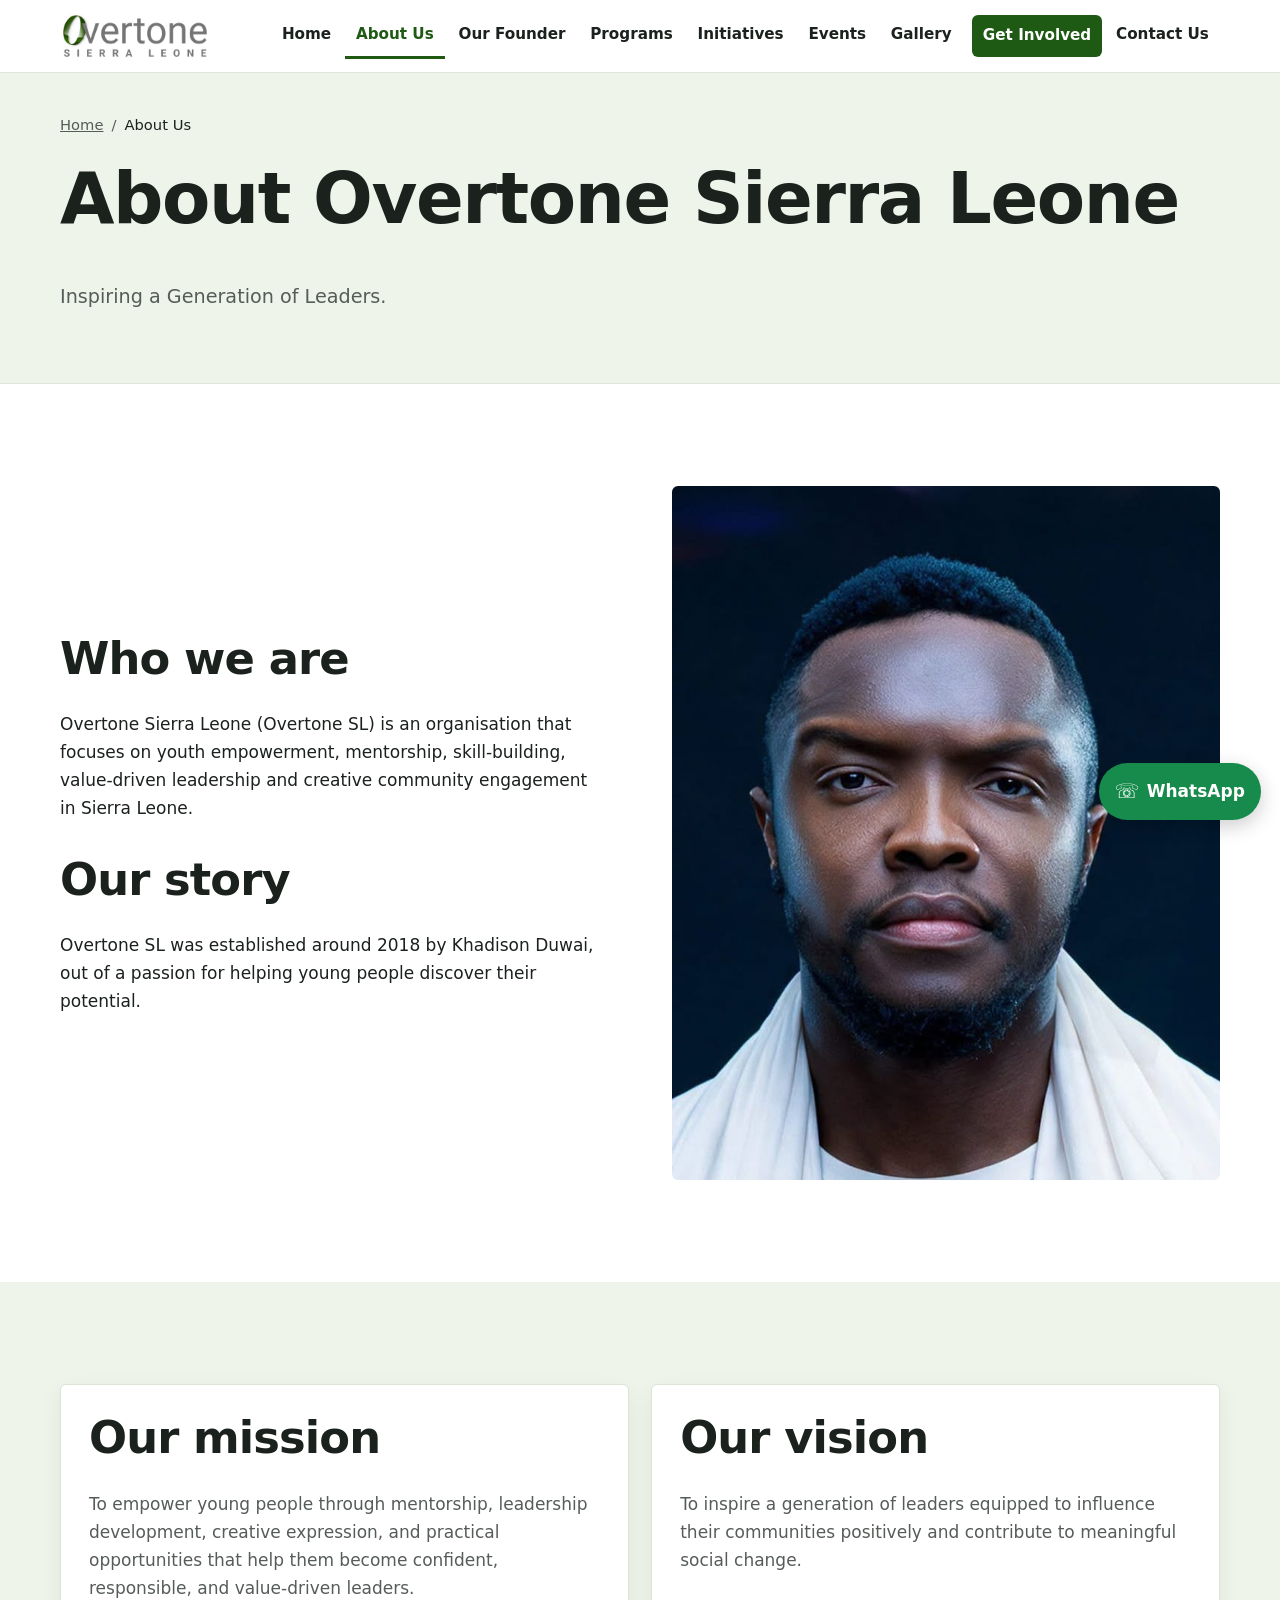
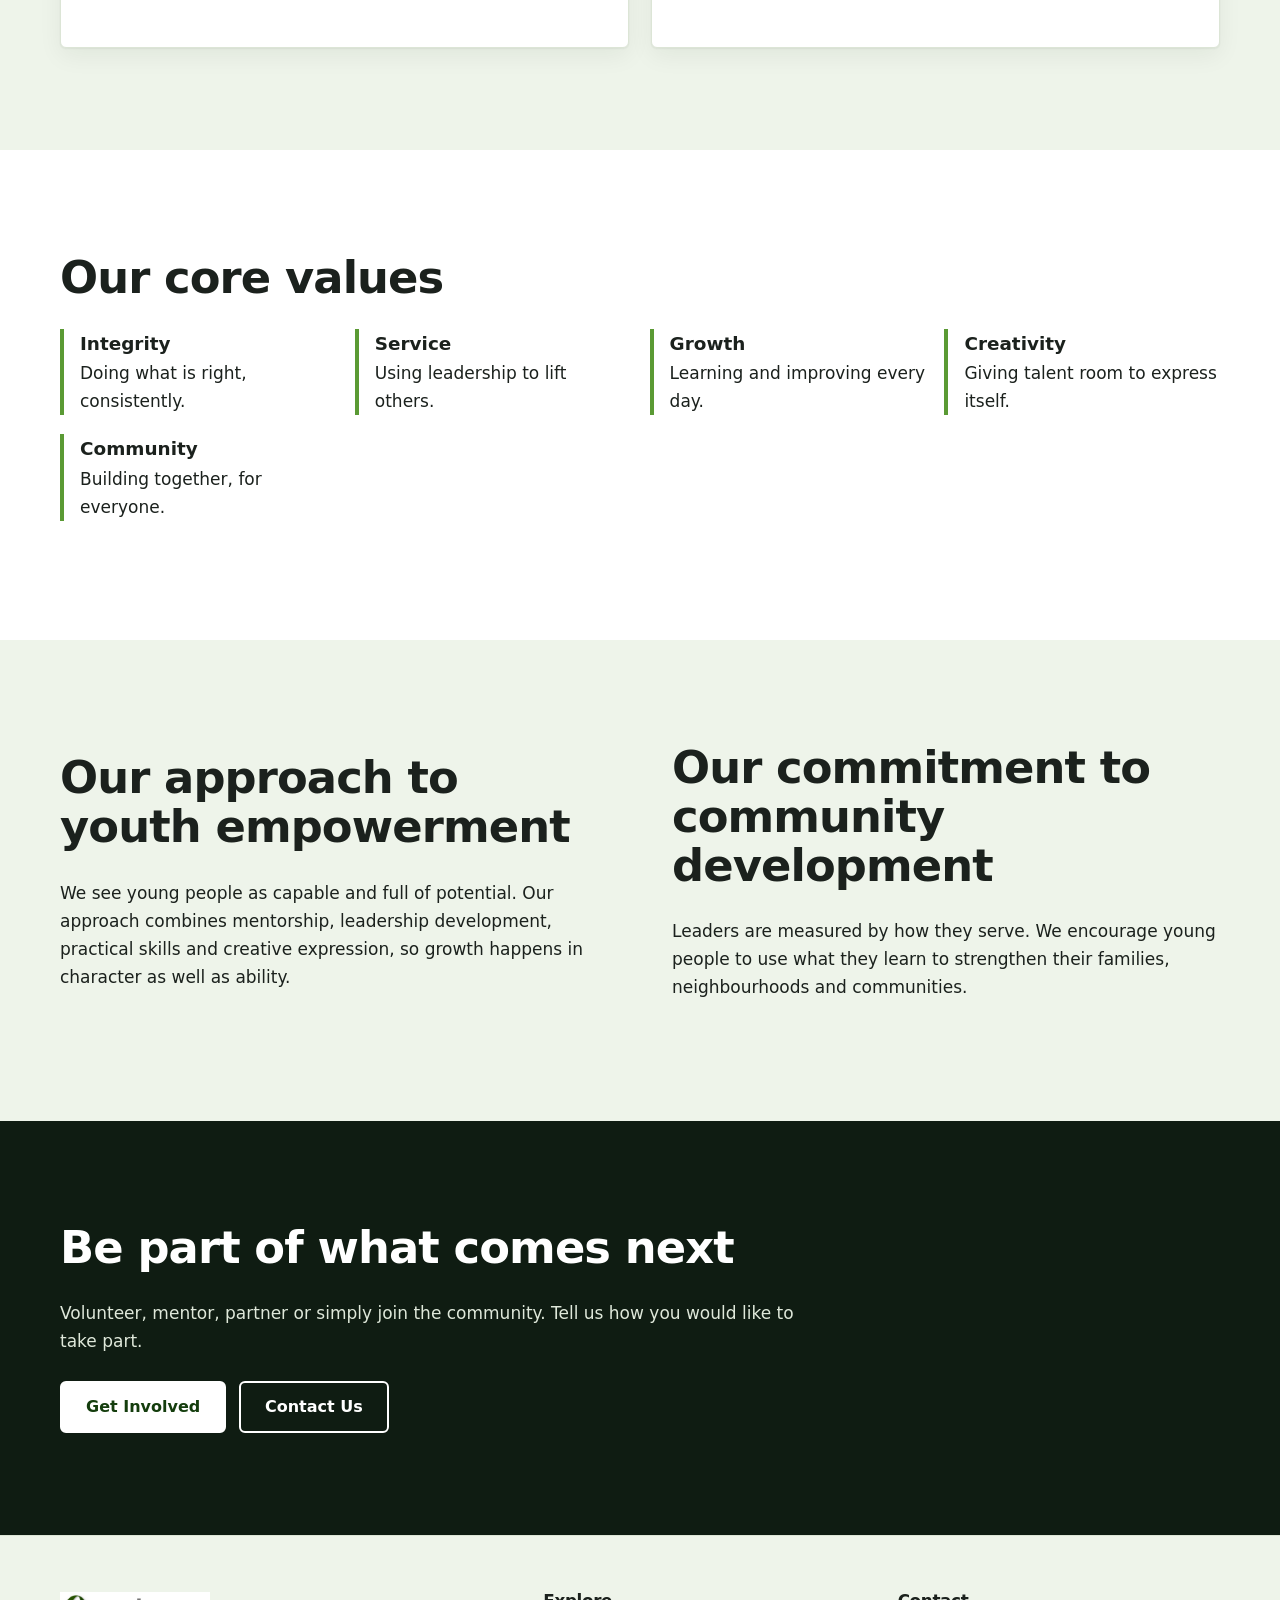
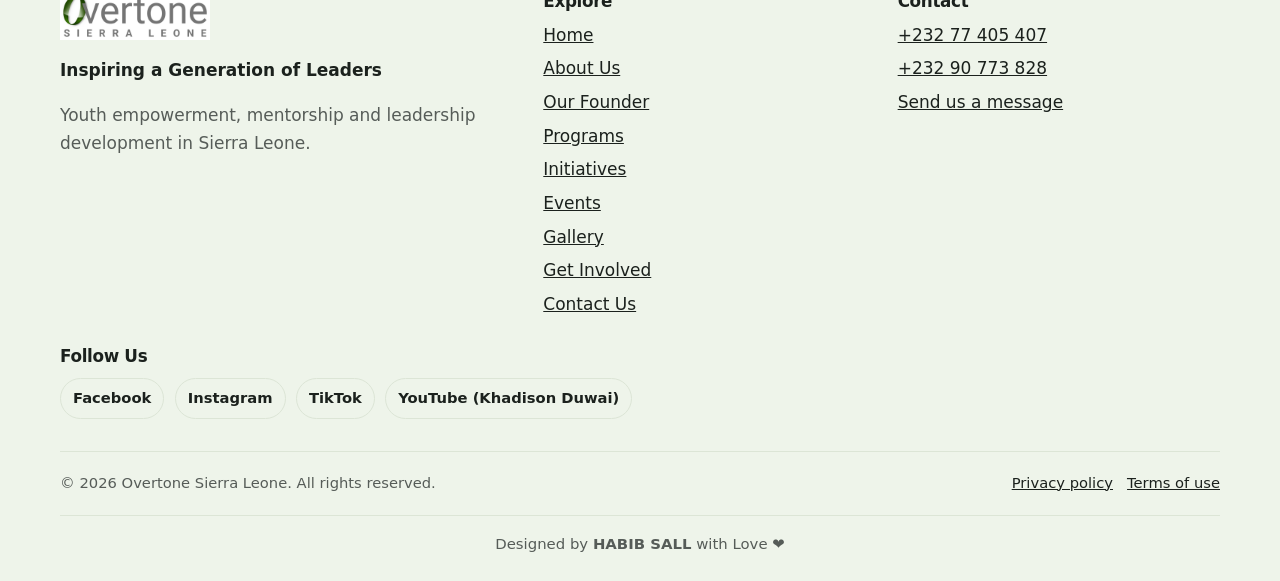
==== commit 4100d743: "Add files via upload" ====
--- a/about.html
+++ b/about.html
@@ -7,5 +7,7 @@
 <link rel="stylesheet" href="style.css"><script type="application/ld+json">{"@context": "https://schema.org", "@type": "BreadcrumbList", "itemListElement": [{"@type": "ListItem", "position": 1, "name": "Home", "item": "https://www.example.com/"}, {"@type": "ListItem", "position": 2, "name": "About Us", "item": "https://www.example.com/about.html"}]}</script></head><body><a class="skip" href="#main">Skip to content</a><header class="site-header"><div class="wrap bar"><a class="brand" href="index.html" aria-label="Overtone Sierra Leone, home"><img src="overtone-logo.png" alt="Overtone Sierra Leone logo" width="150" height="48"></a>
 <button class="nav-toggle" aria-expanded="false" aria-controls="site-nav">Menu</button><nav class="nav" id="site-nav" aria-label="Main"><ul><li><a href="index.html">Home</a></li><li><a href="about.html" aria-current=page>About Us</a></li><li><a href="founder.html">Our Founder</a></li><li><a href="programs.html">Programs</a></li><li><a href="initiatives.html">Initiatives</a></li><li><a href="events.html">Events</a></li><li><a href="gallery.html">Gallery</a></li><li class=cta><a href="get-involved.html">Get Involved</a></li><li><a href="contact.html">Contact Us</a></li></ul></nav></div></header><main id="main"><section class="page-hero"><div class="wrap"><nav class="crumbs" aria-label="Breadcrumb"><ol><li><a href="index.html">Home</a></li><li aria-current="page">About Us</li></ol></nav><h1>About Overtone Sierra Leone</h1><p class="lead">Inspiring a Generation of Leaders.</p></div></section><section class="sec "><div class="wrap"><div class="split"><div><h2 id="who">Who we are</h2><p>Overtone Sierra Leone (Overtone SL) is an organisation that focuses on youth empowerment, mentorship, skill-building, value-driven leadership and creative community engagement in Sierra Leone.</p><h2 id="story" style="margin-top:2rem">Our story</h2><p>Overtone SL was established around 2018 by Khadison Duwai, out of a passion for helping young people discover their potential. <!-- CONFIRM: add verified milestones --></p></div><img class="photo" src="founder-khadison-duwai.jpg" alt="Khadison Duwai, founder of Overtone Sierra Leone" width="800" height="1012"></div></div></section><section class="sec alt"><div class="wrap"><div class="grid"><div class="card" id="mission"><h2>Our mission</h2><p>To empower young people through mentorship, leadership development, creative expression, and practical opportunities that help them become confident, responsible, and value-driven leaders.</p></div><div class="card" id="vision"><h2>Our vision</h2><p>To inspire a generation of leaders equipped to influence their communities positively and contribute to meaningful social change.</p></div></div><!-- CONFIRM: mission and vision are proposed copy awaiting approval --></div></section><section class="sec "><div class="wrap"><h2>Our core values</h2><ul class="values"><li><strong>Integrity</strong>Doing what is right, consistently.</li><li><strong>Service</strong>Using leadership to lift others.</li><li><strong>Growth</strong>Learning and improving every day.</li><li><strong>Creativity</strong>Giving talent room to express itself.</li><li><strong>Community</strong>Building together, for everyone.</li></ul><!-- CONFIRM: values are proposed copy --></div></section><section class="sec alt"><div class="wrap"><div class="split"><div><h2 id="approach">Our approach to youth empowerment</h2><p>We see young people as capable and full of potential. Our approach combines mentorship, leadership development, practical skills and creative expression, so growth happens in character as well as ability.</p></div><div><h2 id="community">Our commitment to community development</h2><p>Leaders are measured by how they serve. We encourage young people to use what they learn to strengthen their families, neighbourhoods and communities.</p></div></div></div></section><section class="sec dark"><div class="wrap"><h2>Be part of what comes next</h2><p>Volunteer, mentor, partner or simply join the community. Tell us how you would like to take part.</p><div class="row"><a class="btn" href="get-involved.html">Get Involved</a><a class="btn ghost" href="contact.html">Contact Us</a></div></div></section></main><footer class="site-footer"><div class="wrap"><div class="fgrid"><div><img src="overtone-logo.png" alt="Overtone Sierra Leone" width="150" height="48" loading="lazy"><p style="margin-top:1rem"><strong>Inspiring a Generation of Leaders</strong></p><p class="quiet">Youth empowerment, mentorship and leadership development in Sierra Leone.</p></div>
 <div><h2>Explore</h2><ul><li><a href="index.html">Home</a></li><li><a href="about.html">About Us</a></li><li><a href="founder.html">Our Founder</a></li><li><a href="programs.html">Programs</a></li><li><a href="initiatives.html">Initiatives</a></li><li><a href="events.html">Events</a></li><li><a href="gallery.html">Gallery</a></li><li><a href="get-involved.html">Get Involved</a></li><li><a href="contact.html">Contact Us</a></li></ul></div><div><h2>Contact</h2><ul><li><a href="tel:+23277405407">+232 77 405 407</a></li><li><a href="tel:+23290773828">+232 90 773 828</a></li><li><a href="contact.html">Send us a message</a></li></ul><!-- TODO: add verified email, address and official social links here once confirmed --></div></div>
-<div class="legal"><span>&copy; <span data-year>2026</span> Overtone Sierra Leone. All rights reserved.</span><span><a href="privacy.html">Privacy policy</a> &nbsp; <a href="terms.html">Terms of use</a></span></div></div></footer>
+<div class="social-footer"><h2>Follow Us</h2><div class="social-links" aria-label="Follow Overtone SL"><a href="https://www.facebook.com/share/1JJqdZNwYS/?mibextid=wwXIfr" target="_blank" rel="noopener noreferrer">Facebook</a><a href="https://www.instagram.com/over.tonesl?vrfl=aTZ6Zmw1cmFwbXE5" target="_blank" rel="noopener noreferrer">Instagram</a><a href="https://www.tiktok.com/@overtone.slofficial?_r=1&_t=ZS-9As2HaUHqfo" target="_blank" rel="noopener noreferrer">TikTok</a><a href="https://youtube.com/@khadisonduwai9681?si=H0f0UzuEXgPKdiRs" target="_blank" rel="noopener noreferrer">YouTube (Khadison Duwai)</a></div></div>
+<div class="legal"><span>&copy; <span data-year>2026</span> Overtone Sierra Leone. All rights reserved.</span><span><a href="privacy.html">Privacy policy</a> &nbsp; <a href="terms.html">Terms of use</a></span></div><div class="designer-credit">Designed by <strong>HABIB SALL</strong> with Love ❤️</div></div></footer>
+<a class="whatsapp-float" href="https://wa.me/23277405407" target="_blank" rel="noopener noreferrer" aria-label="Chat with Overtone SL on WhatsApp" title="Chat with us on WhatsApp"><span aria-hidden="true">☏</span><span class="wa-label">WhatsApp</span></a>
 <button class="totop" aria-label="Back to top">&#8593;</button><script src="main.js" defer></script></body></html>
--- a/style.css
+++ b/style.css
@@ -77,3 +77,6 @@
 @media(prefers-reduced-motion:reduce){*{animation:none!important;transition:none!important;scroll-behavior:auto!important}}
 
 .sr{position:absolute;width:1px;height:1px;overflow:hidden;clip:rect(0 0 0 0);white-space:nowrap}
+
+/* Social links, designer credit, and WhatsApp contact */
+.social-footer{margin-top:1.5rem}.social-links{display:flex;flex-wrap:wrap;gap:.65rem;margin:.75rem 0 1rem}.social-links a{display:inline-flex;align-items:center;padding:.45rem .75rem;border:1px solid var(--line);border-radius:999px;text-decoration:none;font-weight:700;font-size:.92rem}.social-links a:hover{background:#e4f3dc}.designer-credit{border-top:1px solid var(--line);margin-top:1.25rem;padding-top:1rem;text-align:center;color:var(--grey);font-size:.93rem}.whatsapp-float{position:fixed;right:1.2rem;bottom:5rem;z-index:1000;display:flex;align-items:center;gap:.45rem;padding:.75rem 1rem;border-radius:999px;background:#168b4b;color:#fff!important;text-decoration:none;font-weight:700;box-shadow:0 6px 20px rgba(0,0,0,.2)}.whatsapp-float span:first-child{font-size:1.25rem}.whatsapp-float:hover{filter:brightness(.95)}@media(max-width:480px){.whatsapp-float{right:.8rem;bottom:4.8rem;padding:.7rem .85rem}.wa-label{font-size:.9rem}}
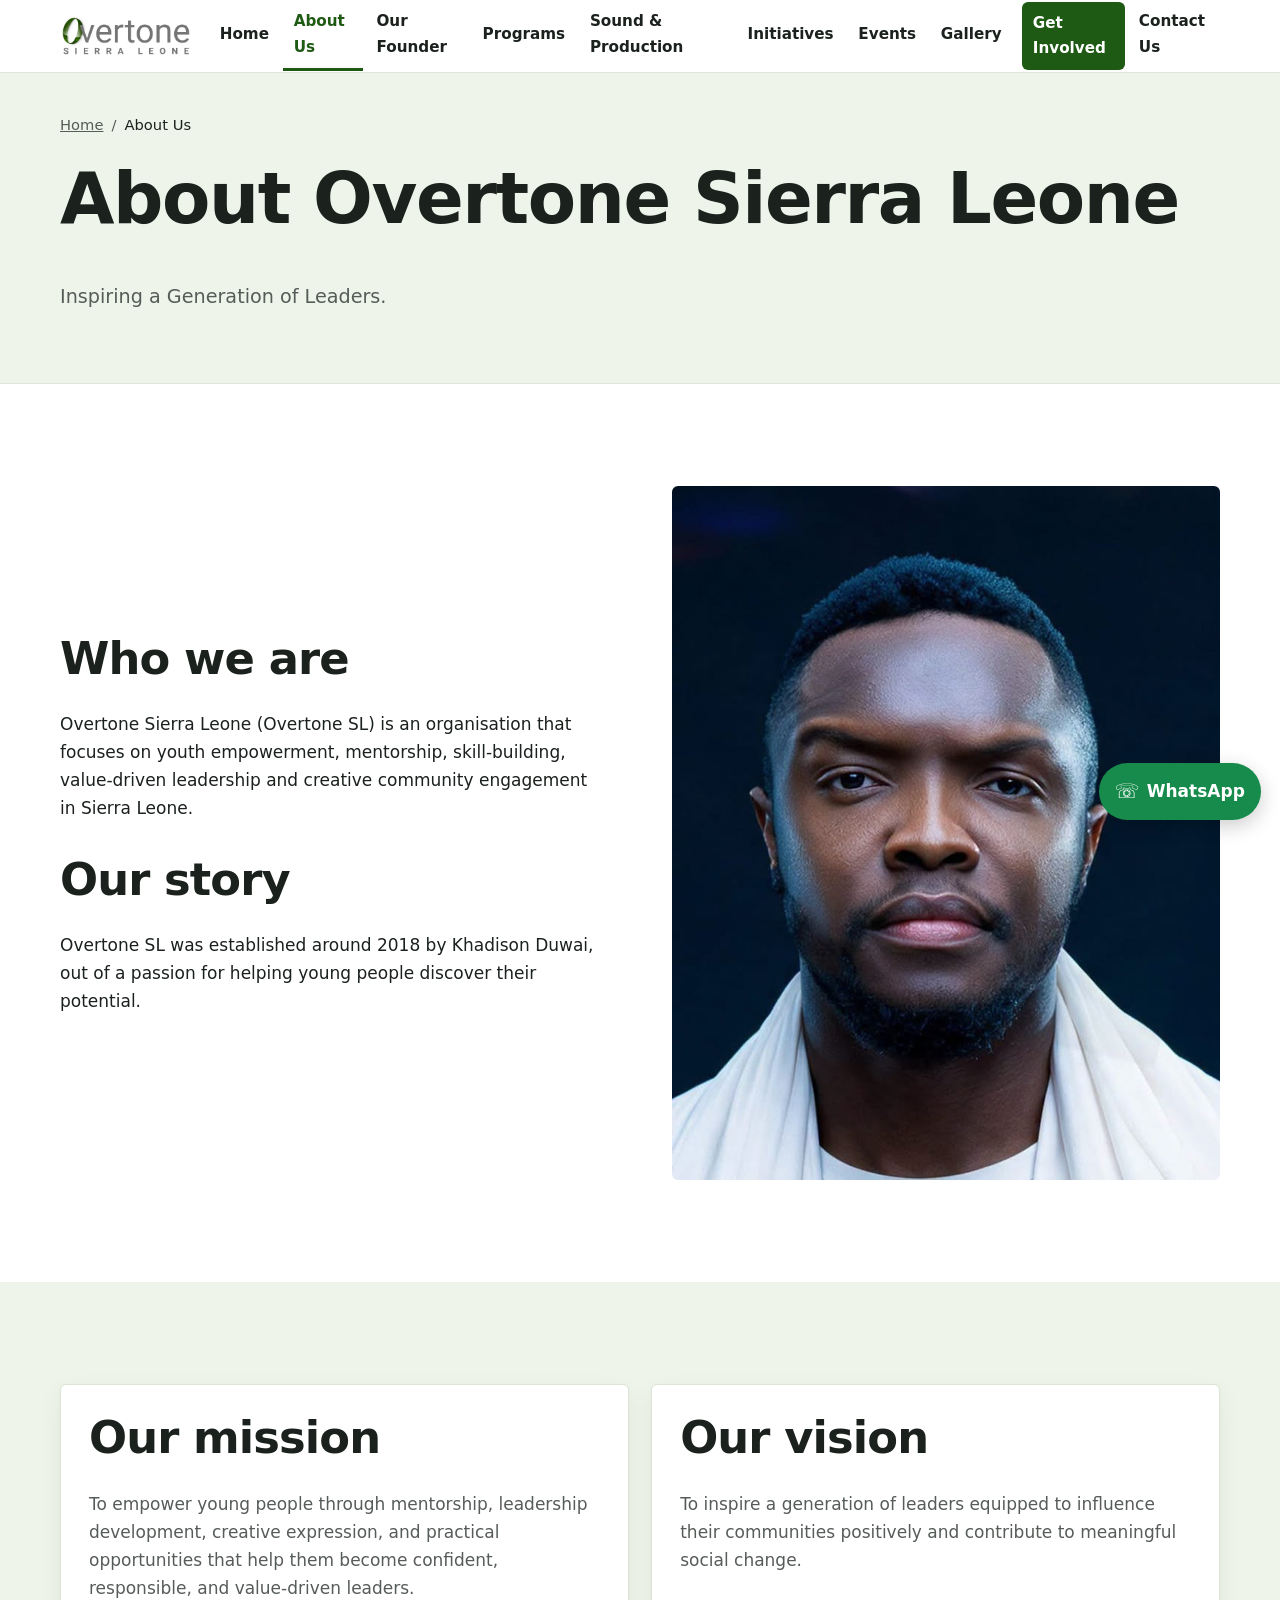
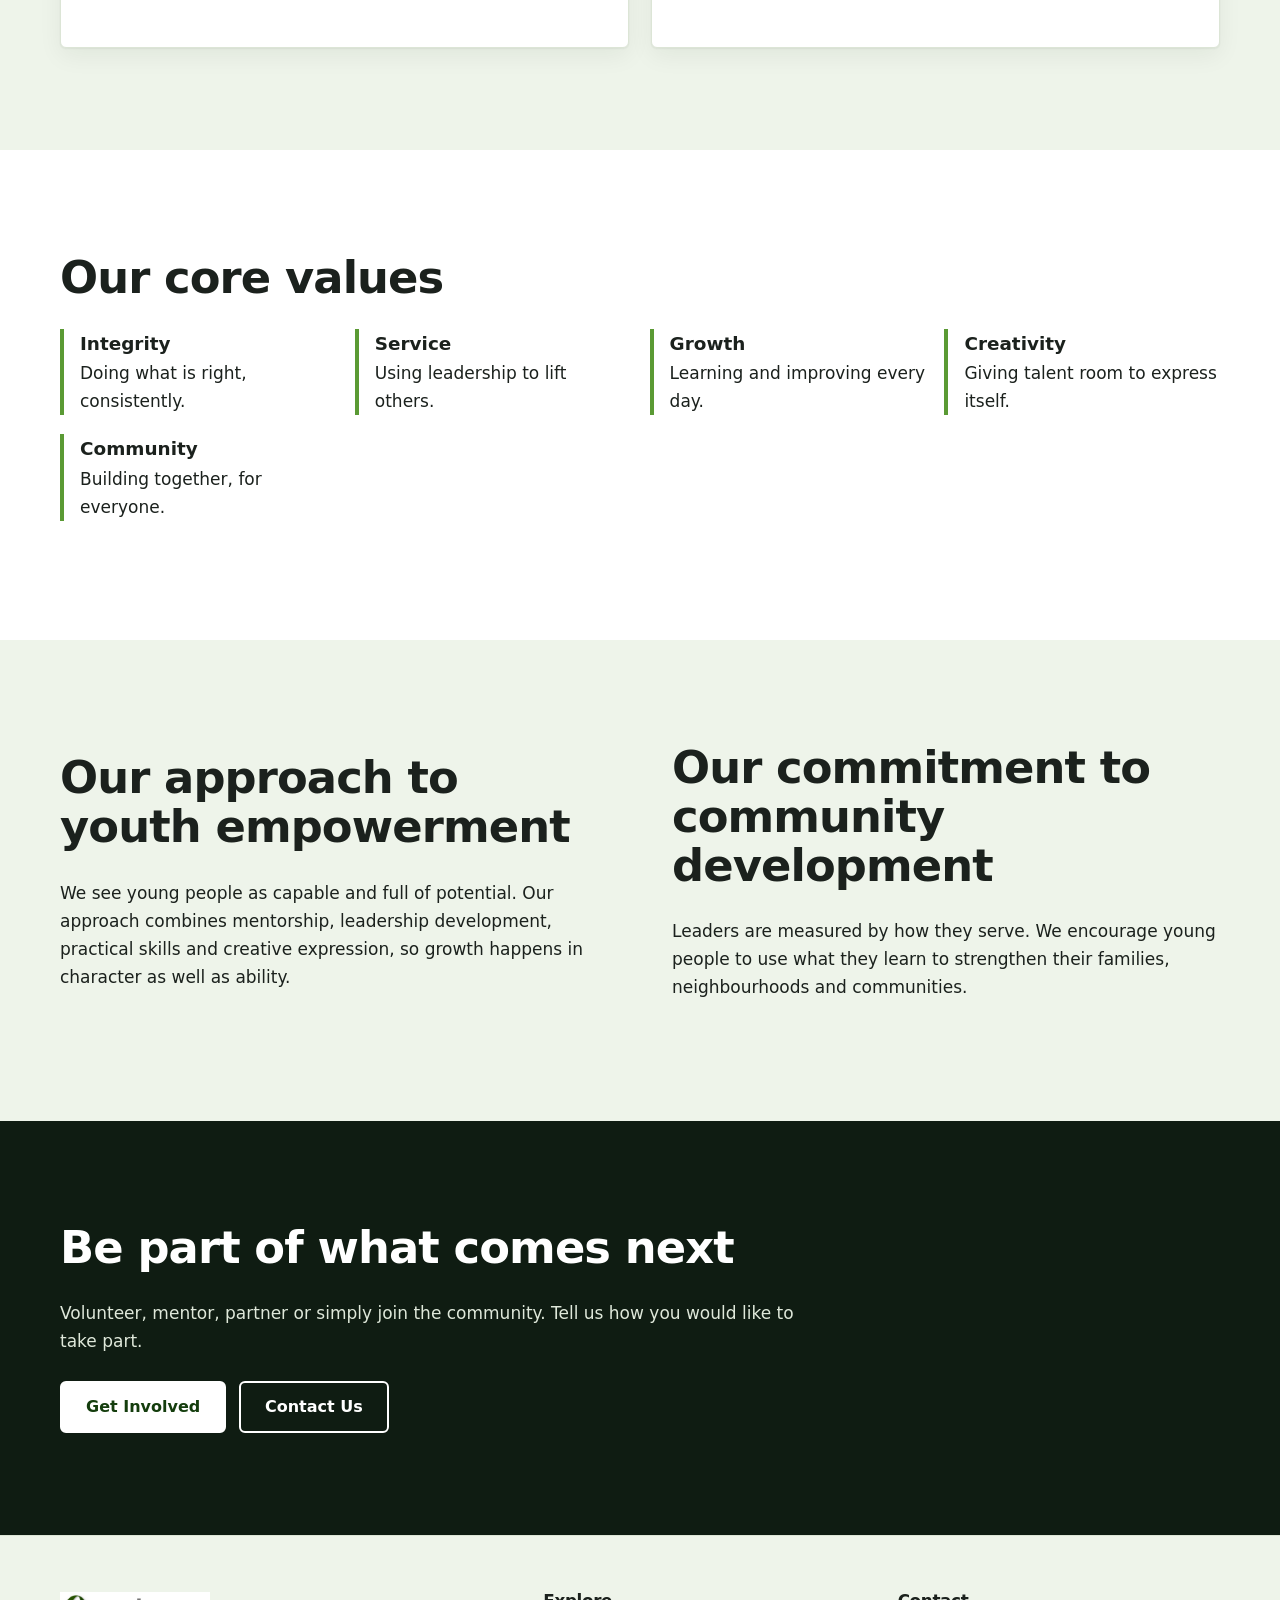
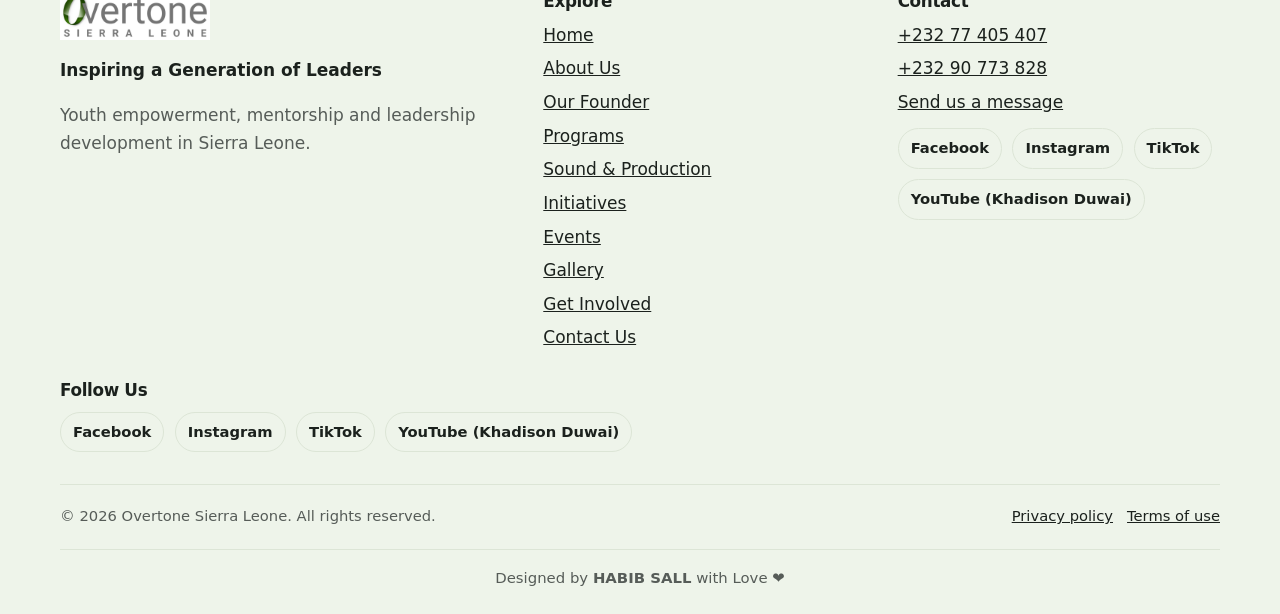
==== commit c248f6ff: "Add files via upload" ====
--- a/about.html
+++ b/about.html
@@ -5,8 +5,8 @@
 <link rel="preconnect" href="https://fonts.googleapis.com"><link rel="preconnect" href="https://fonts.gstatic.com" crossorigin>
 <link rel="stylesheet" href="https://fonts.googleapis.com/css2?family=Bricolage+Grotesque:opsz,wght@12..96,600;12..96,800&family=Public+Sans:wght@400;600;700&display=swap">
 <link rel="stylesheet" href="style.css"><script type="application/ld+json">{"@context": "https://schema.org", "@type": "BreadcrumbList", "itemListElement": [{"@type": "ListItem", "position": 1, "name": "Home", "item": "https://www.example.com/"}, {"@type": "ListItem", "position": 2, "name": "About Us", "item": "https://www.example.com/about.html"}]}</script></head><body><a class="skip" href="#main">Skip to content</a><header class="site-header"><div class="wrap bar"><a class="brand" href="index.html" aria-label="Overtone Sierra Leone, home"><img src="overtone-logo.png" alt="Overtone Sierra Leone logo" width="150" height="48"></a>
-<button class="nav-toggle" aria-expanded="false" aria-controls="site-nav">Menu</button><nav class="nav" id="site-nav" aria-label="Main"><ul><li><a href="index.html">Home</a></li><li><a href="about.html" aria-current=page>About Us</a></li><li><a href="founder.html">Our Founder</a></li><li><a href="programs.html">Programs</a></li><li><a href="initiatives.html">Initiatives</a></li><li><a href="events.html">Events</a></li><li><a href="gallery.html">Gallery</a></li><li class=cta><a href="get-involved.html">Get Involved</a></li><li><a href="contact.html">Contact Us</a></li></ul></nav></div></header><main id="main"><section class="page-hero"><div class="wrap"><nav class="crumbs" aria-label="Breadcrumb"><ol><li><a href="index.html">Home</a></li><li aria-current="page">About Us</li></ol></nav><h1>About Overtone Sierra Leone</h1><p class="lead">Inspiring a Generation of Leaders.</p></div></section><section class="sec "><div class="wrap"><div class="split"><div><h2 id="who">Who we are</h2><p>Overtone Sierra Leone (Overtone SL) is an organisation that focuses on youth empowerment, mentorship, skill-building, value-driven leadership and creative community engagement in Sierra Leone.</p><h2 id="story" style="margin-top:2rem">Our story</h2><p>Overtone SL was established around 2018 by Khadison Duwai, out of a passion for helping young people discover their potential. <!-- CONFIRM: add verified milestones --></p></div><img class="photo" src="founder-khadison-duwai.jpg" alt="Khadison Duwai, founder of Overtone Sierra Leone" width="800" height="1012"></div></div></section><section class="sec alt"><div class="wrap"><div class="grid"><div class="card" id="mission"><h2>Our mission</h2><p>To empower young people through mentorship, leadership development, creative expression, and practical opportunities that help them become confident, responsible, and value-driven leaders.</p></div><div class="card" id="vision"><h2>Our vision</h2><p>To inspire a generation of leaders equipped to influence their communities positively and contribute to meaningful social change.</p></div></div><!-- CONFIRM: mission and vision are proposed copy awaiting approval --></div></section><section class="sec "><div class="wrap"><h2>Our core values</h2><ul class="values"><li><strong>Integrity</strong>Doing what is right, consistently.</li><li><strong>Service</strong>Using leadership to lift others.</li><li><strong>Growth</strong>Learning and improving every day.</li><li><strong>Creativity</strong>Giving talent room to express itself.</li><li><strong>Community</strong>Building together, for everyone.</li></ul><!-- CONFIRM: values are proposed copy --></div></section><section class="sec alt"><div class="wrap"><div class="split"><div><h2 id="approach">Our approach to youth empowerment</h2><p>We see young people as capable and full of potential. Our approach combines mentorship, leadership development, practical skills and creative expression, so growth happens in character as well as ability.</p></div><div><h2 id="community">Our commitment to community development</h2><p>Leaders are measured by how they serve. We encourage young people to use what they learn to strengthen their families, neighbourhoods and communities.</p></div></div></div></section><section class="sec dark"><div class="wrap"><h2>Be part of what comes next</h2><p>Volunteer, mentor, partner or simply join the community. Tell us how you would like to take part.</p><div class="row"><a class="btn" href="get-involved.html">Get Involved</a><a class="btn ghost" href="contact.html">Contact Us</a></div></div></section></main><footer class="site-footer"><div class="wrap"><div class="fgrid"><div><img src="overtone-logo.png" alt="Overtone Sierra Leone" width="150" height="48" loading="lazy"><p style="margin-top:1rem"><strong>Inspiring a Generation of Leaders</strong></p><p class="quiet">Youth empowerment, mentorship and leadership development in Sierra Leone.</p></div>
-<div><h2>Explore</h2><ul><li><a href="index.html">Home</a></li><li><a href="about.html">About Us</a></li><li><a href="founder.html">Our Founder</a></li><li><a href="programs.html">Programs</a></li><li><a href="initiatives.html">Initiatives</a></li><li><a href="events.html">Events</a></li><li><a href="gallery.html">Gallery</a></li><li><a href="get-involved.html">Get Involved</a></li><li><a href="contact.html">Contact Us</a></li></ul></div><div><h2>Contact</h2><ul><li><a href="tel:+23277405407">+232 77 405 407</a></li><li><a href="tel:+23290773828">+232 90 773 828</a></li><li><a href="contact.html">Send us a message</a></li></ul><!-- TODO: add verified email, address and official social links here once confirmed --></div></div>
+<button class="nav-toggle" aria-expanded="false" aria-controls="site-nav">Menu</button><nav class="nav" id="site-nav" aria-label="Main"><ul><li><a href="index.html">Home</a></li><li><a href="about.html" aria-current=page>About Us</a></li><li><a href="founder.html">Our Founder</a></li><li><a href="programs.html">Programs</a></li><li><a href="sound-services.html">Sound & Production</a></li><li><a href="initiatives.html">Initiatives</a></li><li><a href="events.html">Events</a></li><li><a href="gallery.html">Gallery</a></li><li class=cta><a href="get-involved.html">Get Involved</a></li><li><a href="contact.html">Contact Us</a></li></ul></nav></div></header><main id="main"><section class="page-hero"><div class="wrap"><nav class="crumbs" aria-label="Breadcrumb"><ol><li><a href="index.html">Home</a></li><li aria-current="page">About Us</li></ol></nav><h1>About Overtone Sierra Leone</h1><p class="lead">Inspiring a Generation of Leaders.</p></div></section><section class="sec "><div class="wrap"><div class="split"><div><h2 id="who">Who we are</h2><p>Overtone Sierra Leone (Overtone SL) is an organisation that focuses on youth empowerment, mentorship, skill-building, value-driven leadership and creative community engagement in Sierra Leone.</p><h2 id="story" style="margin-top:2rem">Our story</h2><p>Overtone SL was established around 2018 by Khadison Duwai, out of a passion for helping young people discover their potential. <!-- CONFIRM: add verified milestones --></p></div><img class="photo" src="founder-khadison-duwai.jpg" alt="Khadison Duwai, founder of Overtone Sierra Leone" width="800" height="1012"></div></div></section><section class="sec alt"><div class="wrap"><div class="grid"><div class="card" id="mission"><h2>Our mission</h2><p>To empower young people through mentorship, leadership development, creative expression, and practical opportunities that help them become confident, responsible, and value-driven leaders.</p></div><div class="card" id="vision"><h2>Our vision</h2><p>To inspire a generation of leaders equipped to influence their communities positively and contribute to meaningful social change.</p></div></div><!-- CONFIRM: mission and vision are proposed copy awaiting approval --></div></section><section class="sec "><div class="wrap"><h2>Our core values</h2><ul class="values"><li><strong>Integrity</strong>Doing what is right, consistently.</li><li><strong>Service</strong>Using leadership to lift others.</li><li><strong>Growth</strong>Learning and improving every day.</li><li><strong>Creativity</strong>Giving talent room to express itself.</li><li><strong>Community</strong>Building together, for everyone.</li></ul><!-- CONFIRM: values are proposed copy --></div></section><section class="sec alt"><div class="wrap"><div class="split"><div><h2 id="approach">Our approach to youth empowerment</h2><p>We see young people as capable and full of potential. Our approach combines mentorship, leadership development, practical skills and creative expression, so growth happens in character as well as ability.</p></div><div><h2 id="community">Our commitment to community development</h2><p>Leaders are measured by how they serve. We encourage young people to use what they learn to strengthen their families, neighbourhoods and communities.</p></div></div></div></section><section class="sec dark"><div class="wrap"><h2>Be part of what comes next</h2><p>Volunteer, mentor, partner or simply join the community. Tell us how you would like to take part.</p><div class="row"><a class="btn" href="get-involved.html">Get Involved</a><a class="btn ghost" href="contact.html">Contact Us</a></div></div></section></main><footer class="site-footer"><div class="wrap"><div class="fgrid"><div><img src="overtone-logo.png" alt="Overtone Sierra Leone" width="150" height="48" loading="lazy"><p style="margin-top:1rem"><strong>Inspiring a Generation of Leaders</strong></p><p class="quiet">Youth empowerment, mentorship and leadership development in Sierra Leone.</p></div>
+<div><h2>Explore</h2><ul><li><a href="index.html">Home</a></li><li><a href="about.html">About Us</a></li><li><a href="founder.html">Our Founder</a></li><li><a href="programs.html">Programs</a></li><li><a href="sound-services.html">Sound & Production</a></li><li><a href="initiatives.html">Initiatives</a></li><li><a href="events.html">Events</a></li><li><a href="gallery.html">Gallery</a></li><li><a href="get-involved.html">Get Involved</a></li><li><a href="contact.html">Contact Us</a></li></ul></div><div><h2>Contact</h2><ul><li><a href="tel:+23277405407">+232 77 405 407</a></li><li><a href="tel:+23290773828">+232 90 773 828</a></li><li><a href="contact.html">Send us a message</a></li></ul><div class="social-links" aria-label="Follow Overtone SL"><a href="https://www.facebook.com/share/1JJqdZNwYS/?mibextid=wwXIfr" target="_blank" rel="noopener noreferrer">Facebook</a><a href="https://www.instagram.com/over.tonesl?vrfl=aTZ6Zmw1cmFwbXE5" target="_blank" rel="noopener noreferrer">Instagram</a><a href="https://www.tiktok.com/@overtone.slofficial?_r=1&_t=ZS-9As2HaUHqfo" target="_blank" rel="noopener noreferrer">TikTok</a><a href="https://youtube.com/@khadisonduwai9681?si=H0f0UzuEXgPKdiRs" target="_blank" rel="noopener noreferrer">YouTube (Khadison Duwai)</a></div></div></div>
 <div class="social-footer"><h2>Follow Us</h2><div class="social-links" aria-label="Follow Overtone SL"><a href="https://www.facebook.com/share/1JJqdZNwYS/?mibextid=wwXIfr" target="_blank" rel="noopener noreferrer">Facebook</a><a href="https://www.instagram.com/over.tonesl?vrfl=aTZ6Zmw1cmFwbXE5" target="_blank" rel="noopener noreferrer">Instagram</a><a href="https://www.tiktok.com/@overtone.slofficial?_r=1&_t=ZS-9As2HaUHqfo" target="_blank" rel="noopener noreferrer">TikTok</a><a href="https://youtube.com/@khadisonduwai9681?si=H0f0UzuEXgPKdiRs" target="_blank" rel="noopener noreferrer">YouTube (Khadison Duwai)</a></div></div>
 <div class="legal"><span>&copy; <span data-year>2026</span> Overtone Sierra Leone. All rights reserved.</span><span><a href="privacy.html">Privacy policy</a> &nbsp; <a href="terms.html">Terms of use</a></span></div><div class="designer-credit">Designed by <strong>HABIB SALL</strong> with Love ❤️</div></div></footer>
 <a class="whatsapp-float" href="https://wa.me/23277405407" target="_blank" rel="noopener noreferrer" aria-label="Chat with Overtone SL on WhatsApp" title="Chat with us on WhatsApp"><span aria-hidden="true">☏</span><span class="wa-label">WhatsApp</span></a>
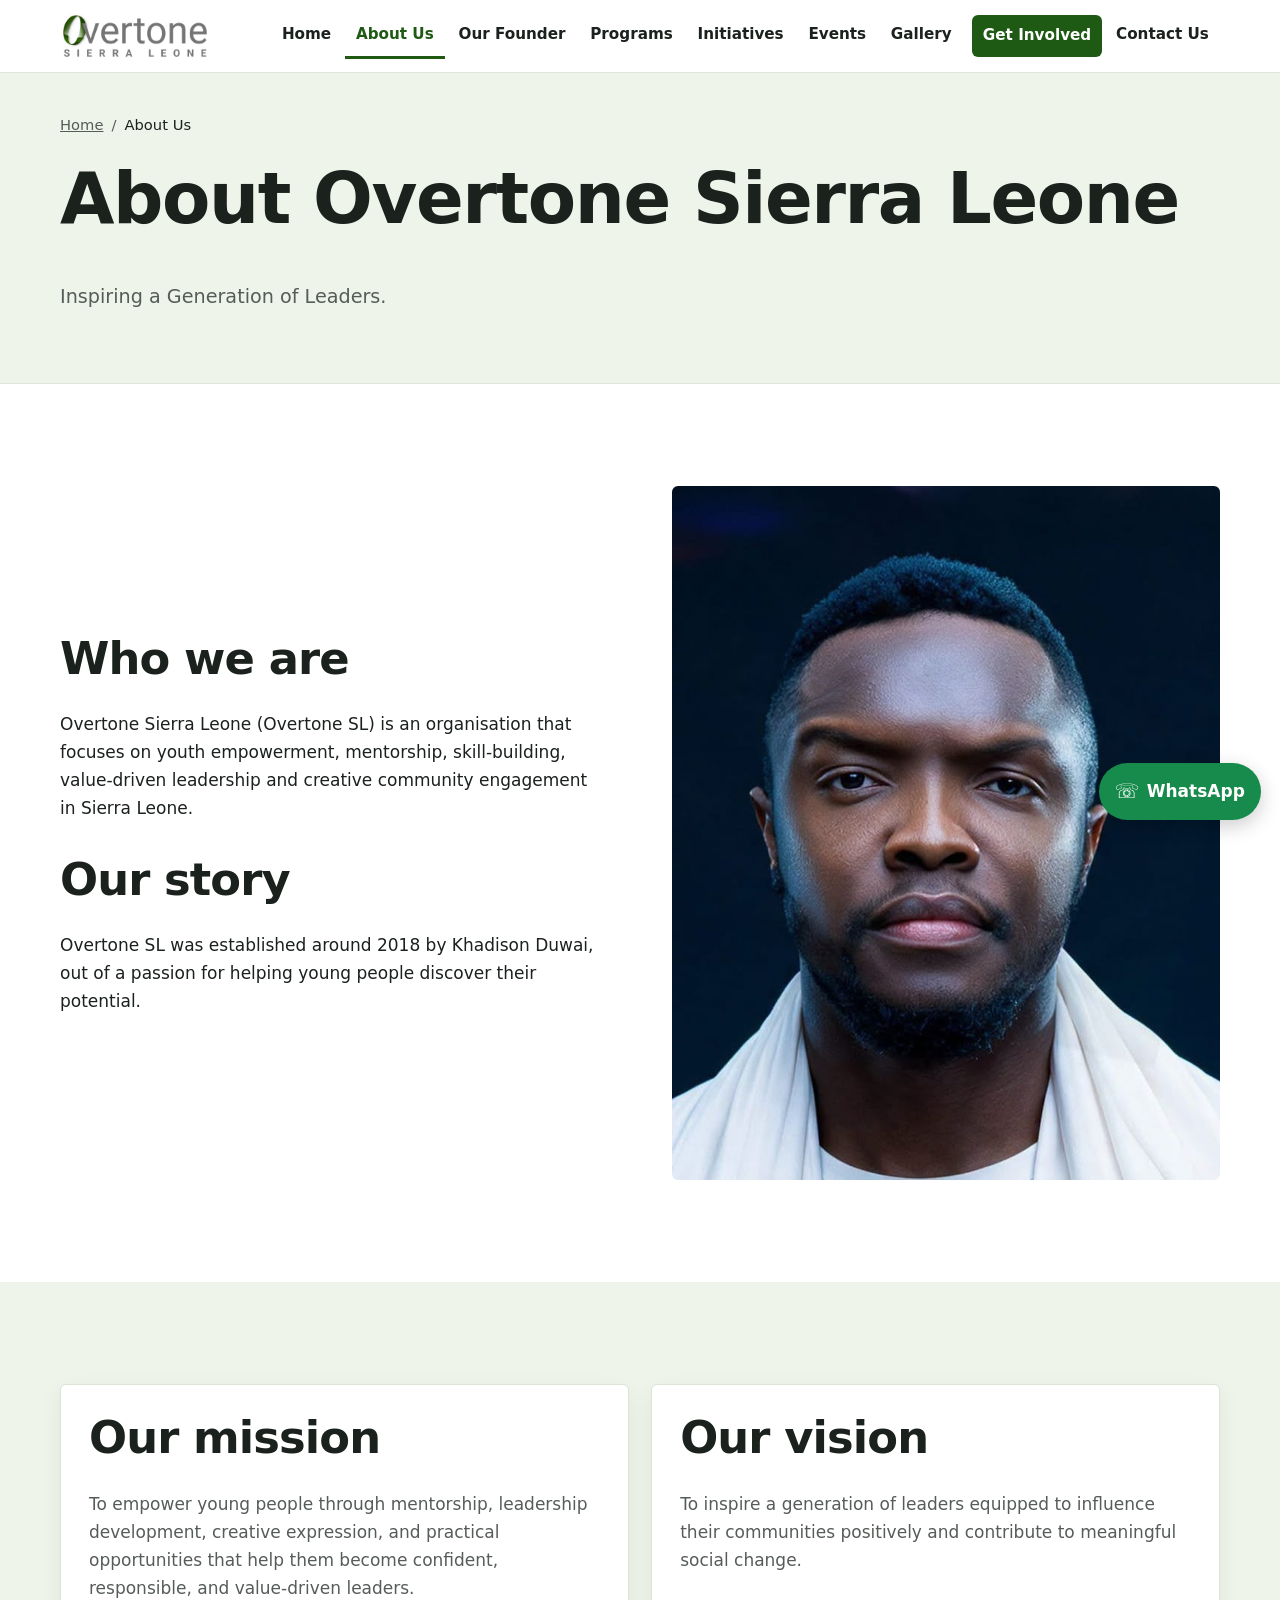
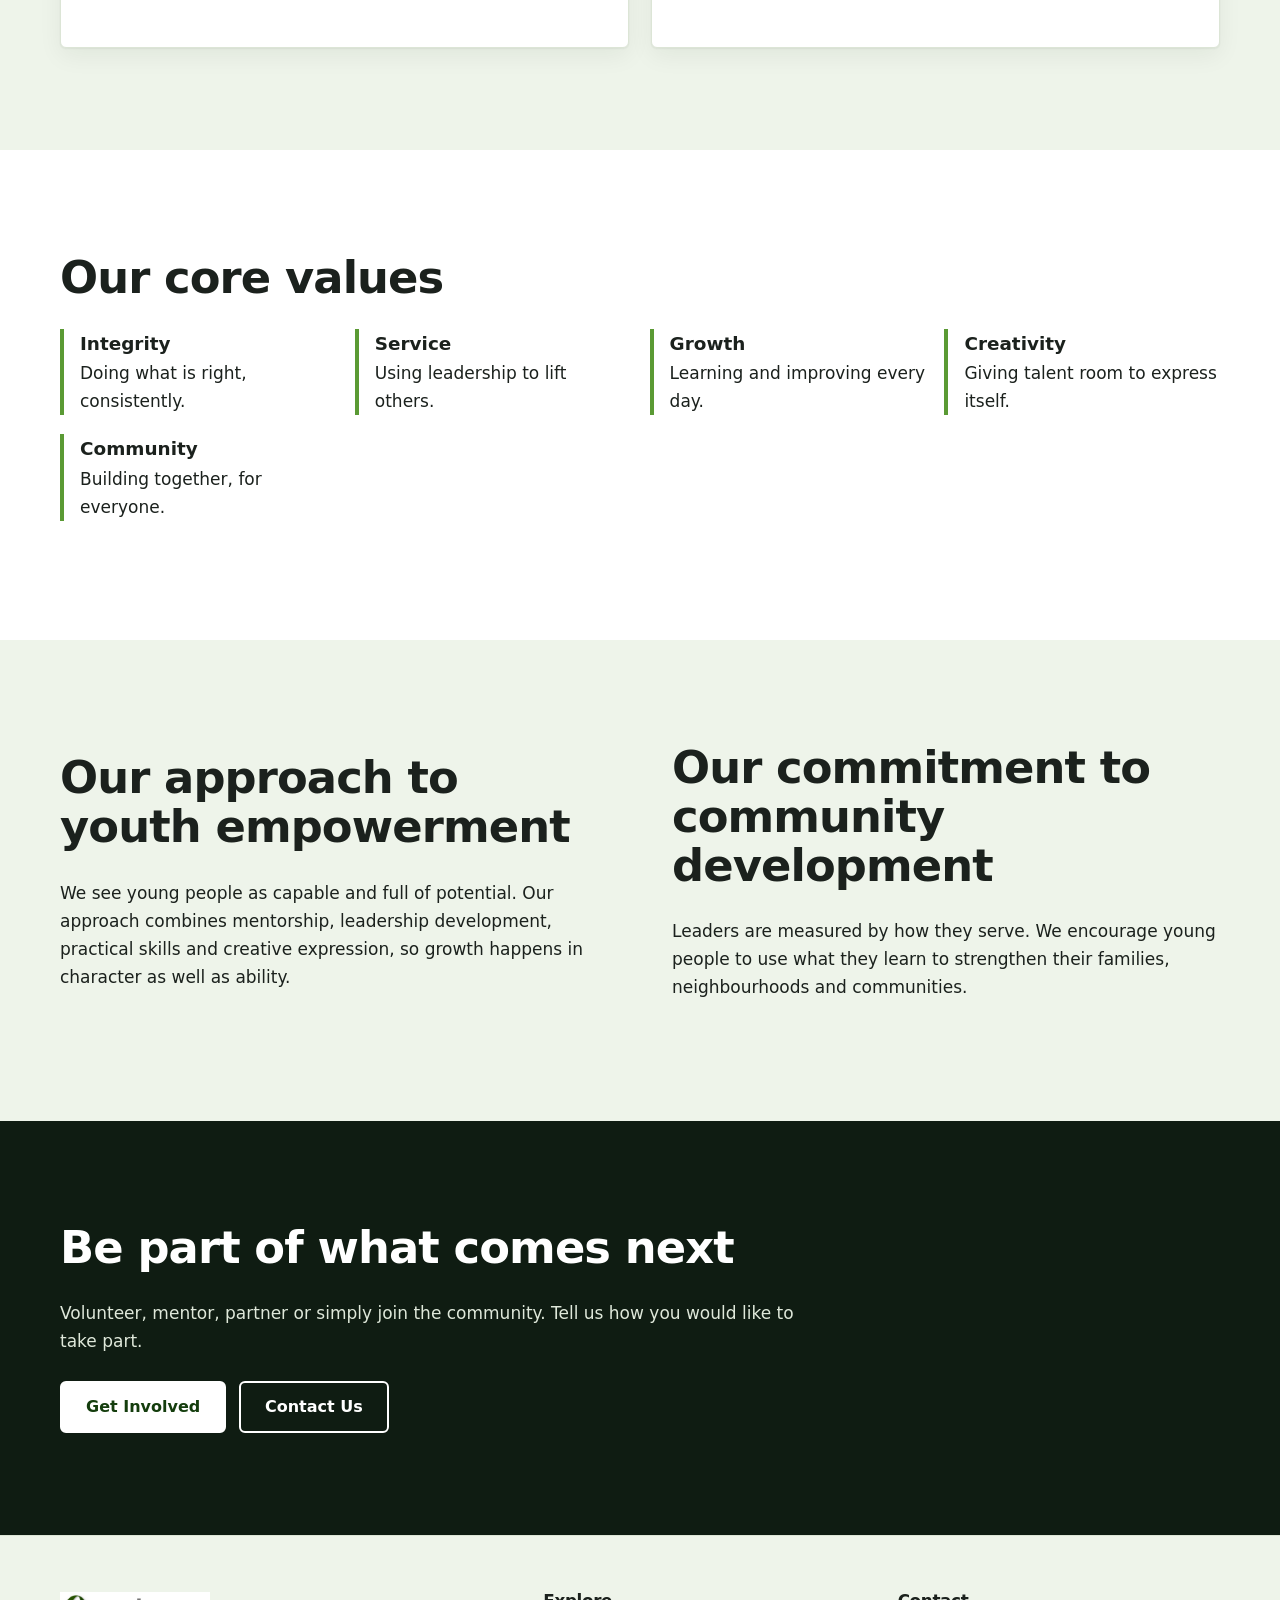
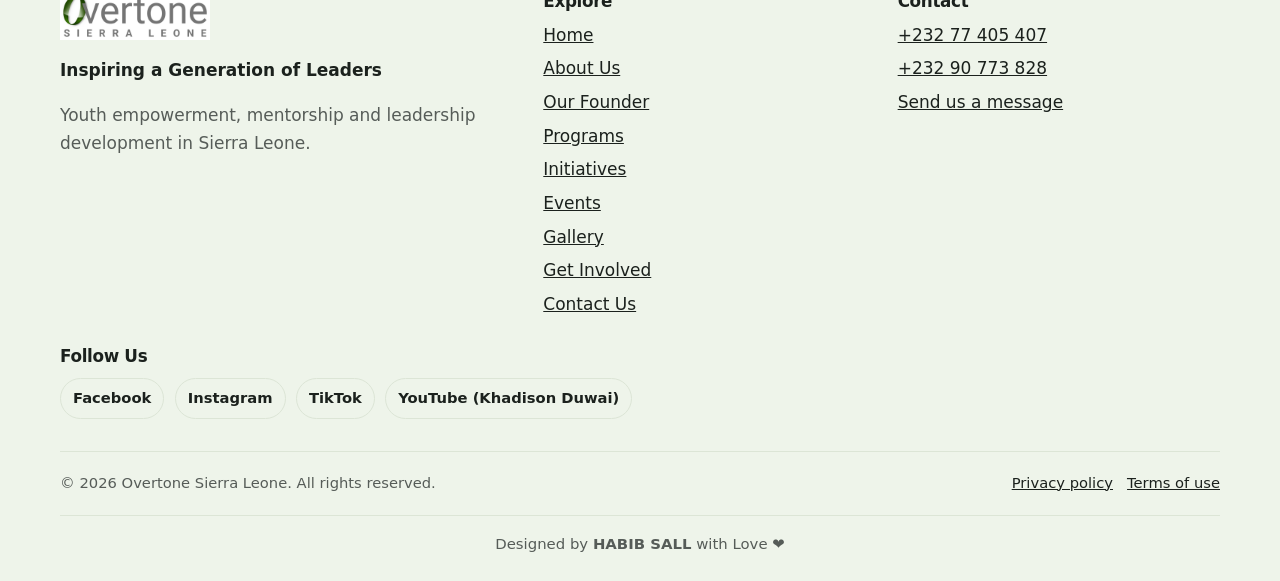
==== commit 5d22aa75: "Add files via upload" ====
--- a/about.html
+++ b/about.html
@@ -5,8 +5,8 @@
 <link rel="preconnect" href="https://fonts.googleapis.com"><link rel="preconnect" href="https://fonts.gstatic.com" crossorigin>
 <link rel="stylesheet" href="https://fonts.googleapis.com/css2?family=Bricolage+Grotesque:opsz,wght@12..96,600;12..96,800&family=Public+Sans:wght@400;600;700&display=swap">
 <link rel="stylesheet" href="style.css"><script type="application/ld+json">{"@context": "https://schema.org", "@type": "BreadcrumbList", "itemListElement": [{"@type": "ListItem", "position": 1, "name": "Home", "item": "https://www.example.com/"}, {"@type": "ListItem", "position": 2, "name": "About Us", "item": "https://www.example.com/about.html"}]}</script></head><body><a class="skip" href="#main">Skip to content</a><header class="site-header"><div class="wrap bar"><a class="brand" href="index.html" aria-label="Overtone Sierra Leone, home"><img src="overtone-logo.png" alt="Overtone Sierra Leone logo" width="150" height="48"></a>
-<button class="nav-toggle" aria-expanded="false" aria-controls="site-nav">Menu</button><nav class="nav" id="site-nav" aria-label="Main"><ul><li><a href="index.html">Home</a></li><li><a href="about.html" aria-current=page>About Us</a></li><li><a href="founder.html">Our Founder</a></li><li><a href="programs.html">Programs</a></li><li><a href="sound-services.html">Sound & Production</a></li><li><a href="initiatives.html">Initiatives</a></li><li><a href="events.html">Events</a></li><li><a href="gallery.html">Gallery</a></li><li class=cta><a href="get-involved.html">Get Involved</a></li><li><a href="contact.html">Contact Us</a></li></ul></nav></div></header><main id="main"><section class="page-hero"><div class="wrap"><nav class="crumbs" aria-label="Breadcrumb"><ol><li><a href="index.html">Home</a></li><li aria-current="page">About Us</li></ol></nav><h1>About Overtone Sierra Leone</h1><p class="lead">Inspiring a Generation of Leaders.</p></div></section><section class="sec "><div class="wrap"><div class="split"><div><h2 id="who">Who we are</h2><p>Overtone Sierra Leone (Overtone SL) is an organisation that focuses on youth empowerment, mentorship, skill-building, value-driven leadership and creative community engagement in Sierra Leone.</p><h2 id="story" style="margin-top:2rem">Our story</h2><p>Overtone SL was established around 2018 by Khadison Duwai, out of a passion for helping young people discover their potential. <!-- CONFIRM: add verified milestones --></p></div><img class="photo" src="founder-khadison-duwai.jpg" alt="Khadison Duwai, founder of Overtone Sierra Leone" width="800" height="1012"></div></div></section><section class="sec alt"><div class="wrap"><div class="grid"><div class="card" id="mission"><h2>Our mission</h2><p>To empower young people through mentorship, leadership development, creative expression, and practical opportunities that help them become confident, responsible, and value-driven leaders.</p></div><div class="card" id="vision"><h2>Our vision</h2><p>To inspire a generation of leaders equipped to influence their communities positively and contribute to meaningful social change.</p></div></div><!-- CONFIRM: mission and vision are proposed copy awaiting approval --></div></section><section class="sec "><div class="wrap"><h2>Our core values</h2><ul class="values"><li><strong>Integrity</strong>Doing what is right, consistently.</li><li><strong>Service</strong>Using leadership to lift others.</li><li><strong>Growth</strong>Learning and improving every day.</li><li><strong>Creativity</strong>Giving talent room to express itself.</li><li><strong>Community</strong>Building together, for everyone.</li></ul><!-- CONFIRM: values are proposed copy --></div></section><section class="sec alt"><div class="wrap"><div class="split"><div><h2 id="approach">Our approach to youth empowerment</h2><p>We see young people as capable and full of potential. Our approach combines mentorship, leadership development, practical skills and creative expression, so growth happens in character as well as ability.</p></div><div><h2 id="community">Our commitment to community development</h2><p>Leaders are measured by how they serve. We encourage young people to use what they learn to strengthen their families, neighbourhoods and communities.</p></div></div></div></section><section class="sec dark"><div class="wrap"><h2>Be part of what comes next</h2><p>Volunteer, mentor, partner or simply join the community. Tell us how you would like to take part.</p><div class="row"><a class="btn" href="get-involved.html">Get Involved</a><a class="btn ghost" href="contact.html">Contact Us</a></div></div></section></main><footer class="site-footer"><div class="wrap"><div class="fgrid"><div><img src="overtone-logo.png" alt="Overtone Sierra Leone" width="150" height="48" loading="lazy"><p style="margin-top:1rem"><strong>Inspiring a Generation of Leaders</strong></p><p class="quiet">Youth empowerment, mentorship and leadership development in Sierra Leone.</p></div>
-<div><h2>Explore</h2><ul><li><a href="index.html">Home</a></li><li><a href="about.html">About Us</a></li><li><a href="founder.html">Our Founder</a></li><li><a href="programs.html">Programs</a></li><li><a href="sound-services.html">Sound & Production</a></li><li><a href="initiatives.html">Initiatives</a></li><li><a href="events.html">Events</a></li><li><a href="gallery.html">Gallery</a></li><li><a href="get-involved.html">Get Involved</a></li><li><a href="contact.html">Contact Us</a></li></ul></div><div><h2>Contact</h2><ul><li><a href="tel:+23277405407">+232 77 405 407</a></li><li><a href="tel:+23290773828">+232 90 773 828</a></li><li><a href="contact.html">Send us a message</a></li></ul><div class="social-links" aria-label="Follow Overtone SL"><a href="https://www.facebook.com/share/1JJqdZNwYS/?mibextid=wwXIfr" target="_blank" rel="noopener noreferrer">Facebook</a><a href="https://www.instagram.com/over.tonesl?vrfl=aTZ6Zmw1cmFwbXE5" target="_blank" rel="noopener noreferrer">Instagram</a><a href="https://www.tiktok.com/@overtone.slofficial?_r=1&_t=ZS-9As2HaUHqfo" target="_blank" rel="noopener noreferrer">TikTok</a><a href="https://youtube.com/@khadisonduwai9681?si=H0f0UzuEXgPKdiRs" target="_blank" rel="noopener noreferrer">YouTube (Khadison Duwai)</a></div></div></div>
+<button class="nav-toggle" aria-expanded="false" aria-controls="site-nav">Menu</button><nav class="nav" id="site-nav" aria-label="Main"><ul><li><a href="index.html">Home</a></li><li><a href="about.html" aria-current=page>About Us</a></li><li><a href="founder.html">Our Founder</a></li><li><a href="programs.html">Programs</a></li><li><a href="initiatives.html">Initiatives</a></li><li><a href="events.html">Events</a></li><li><a href="gallery.html">Gallery</a></li><li class=cta><a href="get-involved.html">Get Involved</a></li><li><a href="contact.html">Contact Us</a></li></ul></nav></div></header><main id="main"><section class="page-hero"><div class="wrap"><nav class="crumbs" aria-label="Breadcrumb"><ol><li><a href="index.html">Home</a></li><li aria-current="page">About Us</li></ol></nav><h1>About Overtone Sierra Leone</h1><p class="lead">Inspiring a Generation of Leaders.</p></div></section><section class="sec "><div class="wrap"><div class="split"><div><h2 id="who">Who we are</h2><p>Overtone Sierra Leone (Overtone SL) is an organisation that focuses on youth empowerment, mentorship, skill-building, value-driven leadership and creative community engagement in Sierra Leone.</p><h2 id="story" style="margin-top:2rem">Our story</h2><p>Overtone SL was established around 2018 by Khadison Duwai, out of a passion for helping young people discover their potential. <!-- CONFIRM: add verified milestones --></p></div><img class="photo" src="founder-khadison-duwai.jpg" alt="Khadison Duwai, founder of Overtone Sierra Leone" width="800" height="1012"></div></div></section><section class="sec alt"><div class="wrap"><div class="grid"><div class="card" id="mission"><h2>Our mission</h2><p>To empower young people through mentorship, leadership development, creative expression, and practical opportunities that help them become confident, responsible, and value-driven leaders.</p></div><div class="card" id="vision"><h2>Our vision</h2><p>To inspire a generation of leaders equipped to influence their communities positively and contribute to meaningful social change.</p></div></div><!-- CONFIRM: mission and vision are proposed copy awaiting approval --></div></section><section class="sec "><div class="wrap"><h2>Our core values</h2><ul class="values"><li><strong>Integrity</strong>Doing what is right, consistently.</li><li><strong>Service</strong>Using leadership to lift others.</li><li><strong>Growth</strong>Learning and improving every day.</li><li><strong>Creativity</strong>Giving talent room to express itself.</li><li><strong>Community</strong>Building together, for everyone.</li></ul><!-- CONFIRM: values are proposed copy --></div></section><section class="sec alt"><div class="wrap"><div class="split"><div><h2 id="approach">Our approach to youth empowerment</h2><p>We see young people as capable and full of potential. Our approach combines mentorship, leadership development, practical skills and creative expression, so growth happens in character as well as ability.</p></div><div><h2 id="community">Our commitment to community development</h2><p>Leaders are measured by how they serve. We encourage young people to use what they learn to strengthen their families, neighbourhoods and communities.</p></div></div></div></section><section class="sec dark"><div class="wrap"><h2>Be part of what comes next</h2><p>Volunteer, mentor, partner or simply join the community. Tell us how you would like to take part.</p><div class="row"><a class="btn" href="get-involved.html">Get Involved</a><a class="btn ghost" href="contact.html">Contact Us</a></div></div></section></main><footer class="site-footer"><div class="wrap"><div class="fgrid"><div><img src="overtone-logo.png" alt="Overtone Sierra Leone" width="150" height="48" loading="lazy"><p style="margin-top:1rem"><strong>Inspiring a Generation of Leaders</strong></p><p class="quiet">Youth empowerment, mentorship and leadership development in Sierra Leone.</p></div>
+<div><h2>Explore</h2><ul><li><a href="index.html">Home</a></li><li><a href="about.html">About Us</a></li><li><a href="founder.html">Our Founder</a></li><li><a href="programs.html">Programs</a></li><li><a href="initiatives.html">Initiatives</a></li><li><a href="events.html">Events</a></li><li><a href="gallery.html">Gallery</a></li><li><a href="get-involved.html">Get Involved</a></li><li><a href="contact.html">Contact Us</a></li></ul></div><div><h2>Contact</h2><ul><li><a href="tel:+23277405407">+232 77 405 407</a></li><li><a href="tel:+23290773828">+232 90 773 828</a></li><li><a href="contact.html">Send us a message</a></li></ul><!-- TODO: add verified email, address and official social links here once confirmed --></div></div>
 <div class="social-footer"><h2>Follow Us</h2><div class="social-links" aria-label="Follow Overtone SL"><a href="https://www.facebook.com/share/1JJqdZNwYS/?mibextid=wwXIfr" target="_blank" rel="noopener noreferrer">Facebook</a><a href="https://www.instagram.com/over.tonesl?vrfl=aTZ6Zmw1cmFwbXE5" target="_blank" rel="noopener noreferrer">Instagram</a><a href="https://www.tiktok.com/@overtone.slofficial?_r=1&_t=ZS-9As2HaUHqfo" target="_blank" rel="noopener noreferrer">TikTok</a><a href="https://youtube.com/@khadisonduwai9681?si=H0f0UzuEXgPKdiRs" target="_blank" rel="noopener noreferrer">YouTube (Khadison Duwai)</a></div></div>
 <div class="legal"><span>&copy; <span data-year>2026</span> Overtone Sierra Leone. All rights reserved.</span><span><a href="privacy.html">Privacy policy</a> &nbsp; <a href="terms.html">Terms of use</a></span></div><div class="designer-credit">Designed by <strong>HABIB SALL</strong> with Love ❤️</div></div></footer>
 <a class="whatsapp-float" href="https://wa.me/23277405407" target="_blank" rel="noopener noreferrer" aria-label="Chat with Overtone SL on WhatsApp" title="Chat with us on WhatsApp"><span aria-hidden="true">☏</span><span class="wa-label">WhatsApp</span></a>
